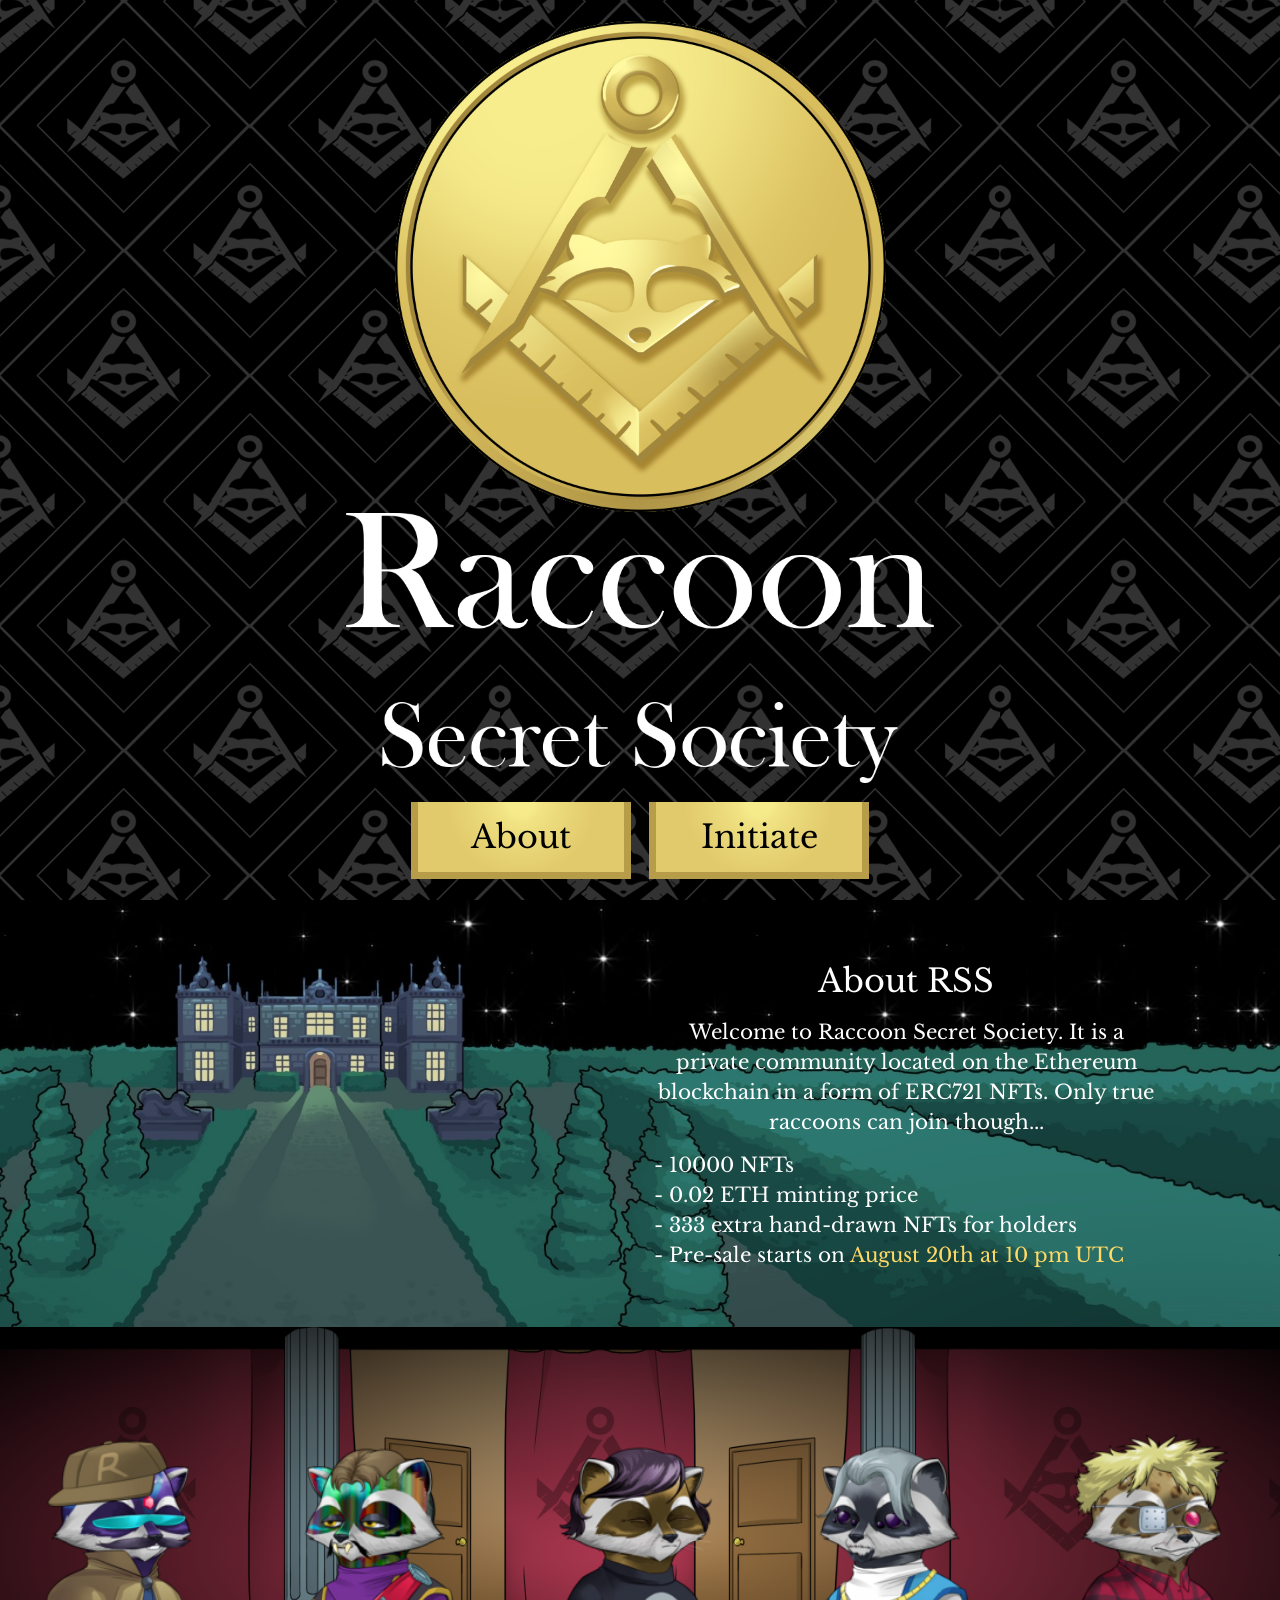
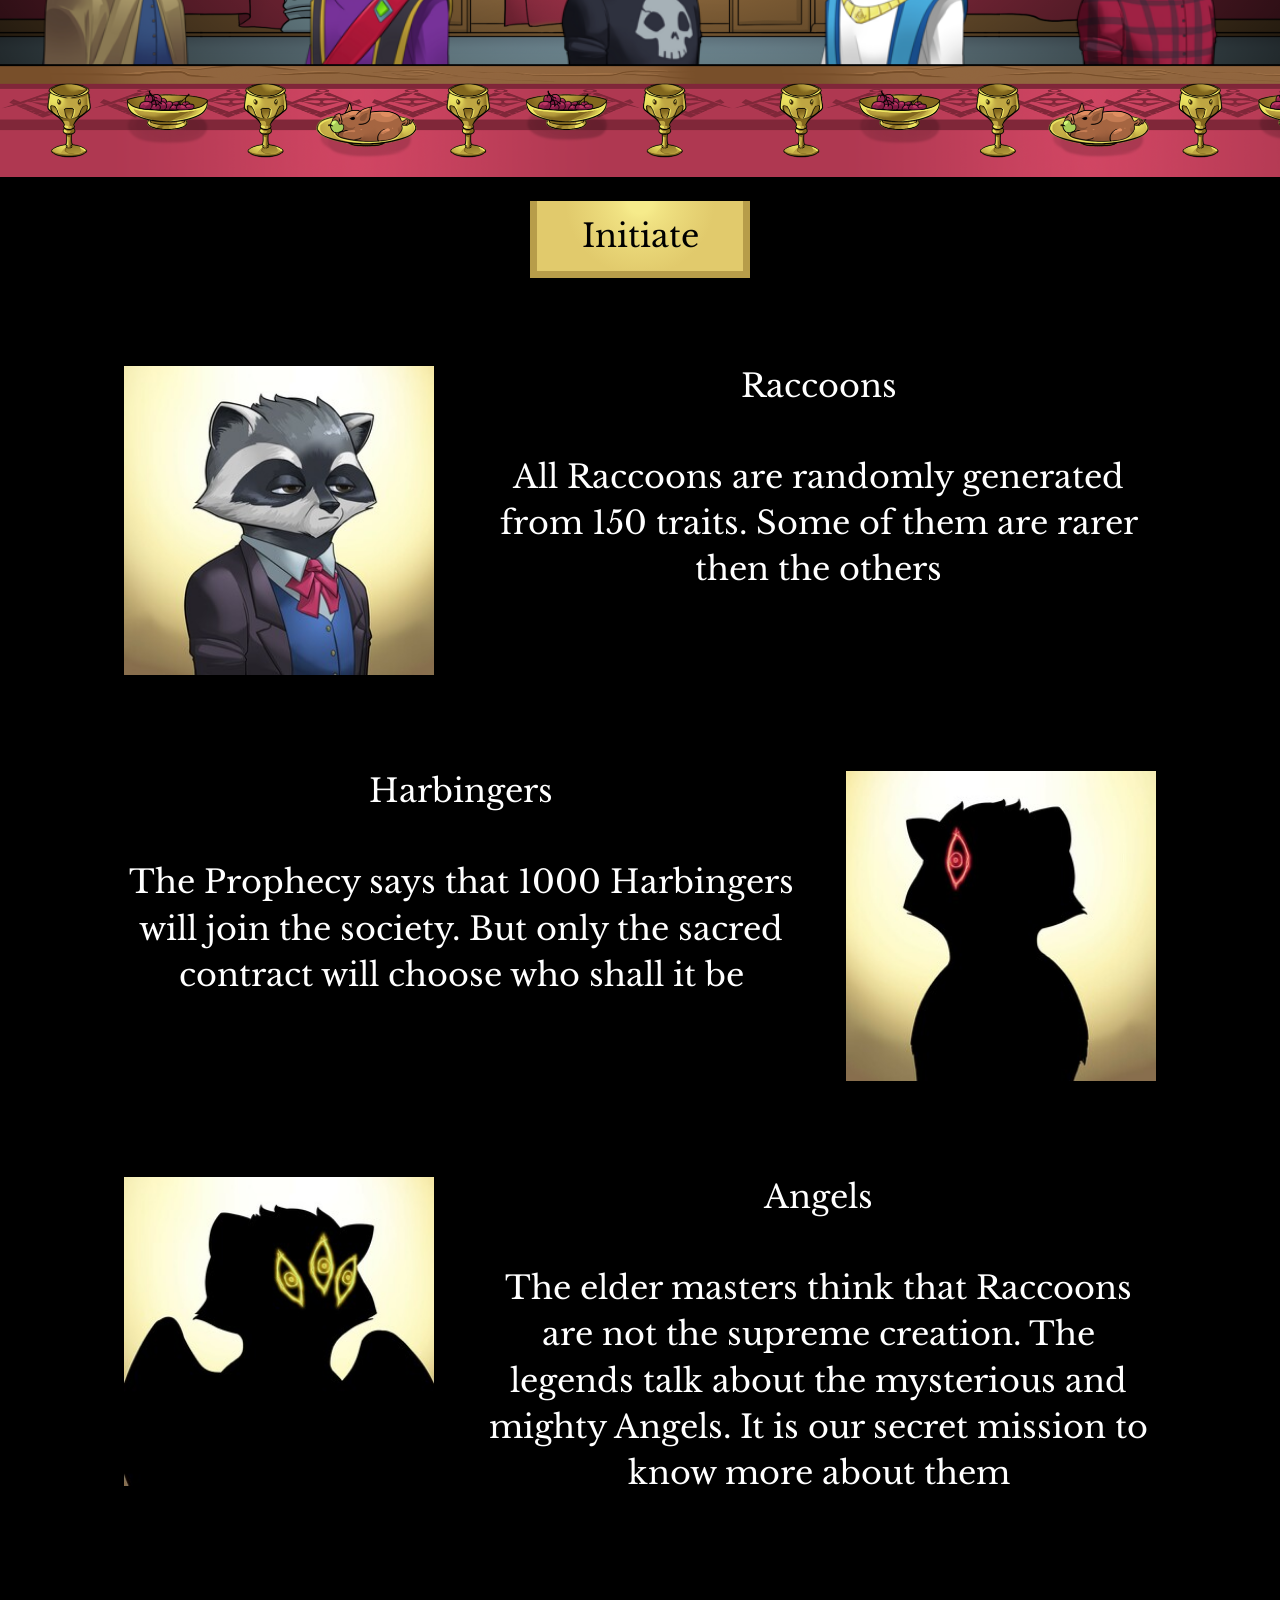
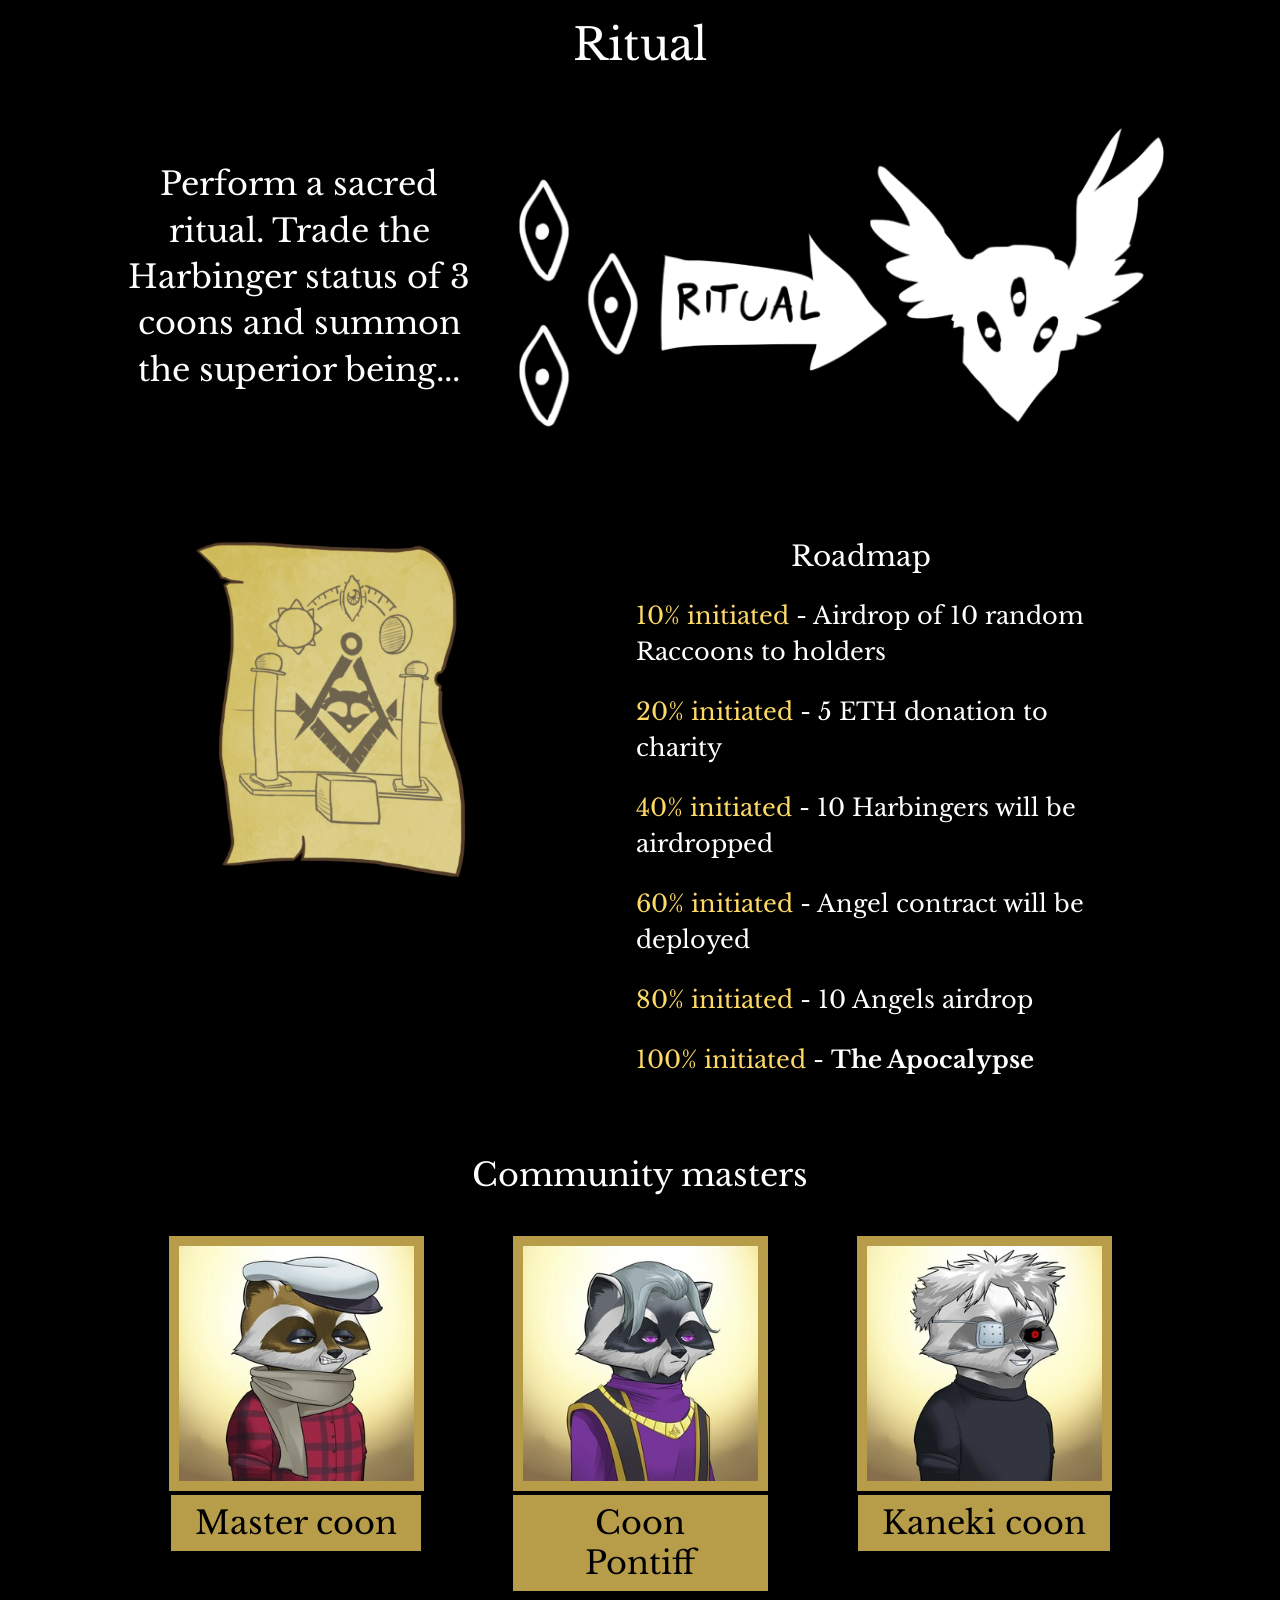
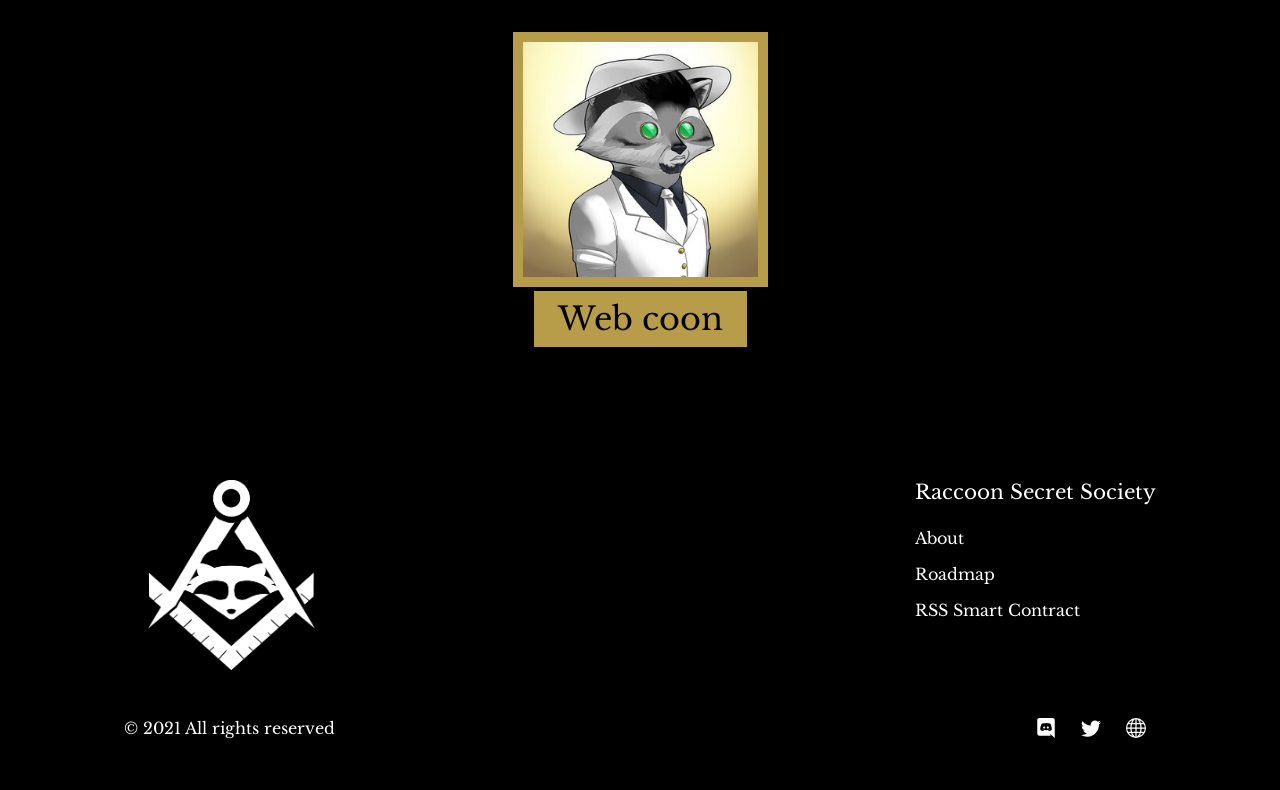
==== index.html @ c5360a43 "remove ritual image" ====
<!DOCTYPE html>
<html>

<head>
  <meta charset="utf-8">
  <meta name="viewport" content="width=device-width, initial-scale=1">
  <title>Raccoons</title>
  <link rel="apple-touch-icon" sizes="180x180" href="/apple-touch-icon.png">
  <link rel="icon" type="image/png" sizes="32x32" href="/favicon-32x32.png">
  <link rel="icon" type="image/png" sizes="16x16" href="/favicon-16x16.png">
  <link rel="manifest" href="/site.webmanifest">
  <link rel="mask-icon" href="/safari-pinned-tab.svg" color="#5bbad5">
  <meta name="msapplication-TileColor" content="#da532c">
  <meta name="theme-color" content="#ffffff">
  <link rel="preconnect" href="https://fonts.googleapis.com">
  <link rel="preconnect" href="https://fonts.gstatic.com" crossorigin>
  <link href="https://fonts.googleapis.com/css2?family=Libre+Baskerville&display=swap" rel="stylesheet">
  <link rel="stylesheet" href="/style.css">
</head>

<body>
  <div class="body-background"></div>

  <div class="title-section">
    <div class="title-logo"><img src="/img/title-logo.png" alt=""></div>
    <div class="title-textlogo"><img src="/img/title-textlogo.png" alt=""></div>
    <div class="title-about-btn"><a href="#about-section" class="btn">About</a></div>
    <div class="title-buy-btn"><a href="/initiate.html" class="btn">Initiate</a></div>
  </div>

  <div class="about-section" id="about-section">
    <div class="container">
      <div class="about-content">
        <div class="about-title">About RSS</div>
        <div class="about-text">Welcome to Raccoon Secret Society. It is a private community located on the Ethereum blockchain in a form of ERC721 NFTs. Only true raccoons can join though...</div>
        <div class="about-list">
          - 10000 NFTs
          <br>- 0.02 ETH minting price
          <br>- 333 extra hand-drawn NFTs for holders
          <br>- Pre-sale starts on <span class="about-gold-text">August 20th at 10 pm UTC</span>
        </div>
      </div>
    </div>
  </div>

  <div class="animated-section">
    <div class="animated-hall"></div>
    <div class="animated-shading"></div>
    <div class="animated-raccoons" id="animated-raccoons"></div>
    <div class="animated-table"></div>
  </div>

  <div class="buy-sections">
    <a href="/initiate.html" class="btn">Initiate</a>
  </div>

  <div class="rarity-section container">
    <div class="rarity-row">
      <img src="/img/rarity-raccoon.jpg" class="rarity-img" alt="">
      <div class="rarity-content">
        <div class="rarity-title">Raccoons</div>
        <div class="rarity-text">All Raccoons are randomly generated from 150 traits. Some of them are rarer then the others</div>
      </div>
    </div>
    <div class="rarity-row">
      <div class="rarity-content">
        <div class="rarity-title">Harbingers</div>
        <div class="rarity-text">The Prophecy says that 1000 Harbingers will join the society. But only the sacred contract will choose who shall it be</div>
      </div>
      <img src="/img/rarity-hairbringer.jpg" class="rarity-img" alt="">
    </div>
    <div class="rarity-row">
      <img src="/img/rarity-angel.jpg" class="rarity-img" alt="">
      <div class="rarity-content">
        <div class="rarity-title">Angels</div>
        <div class="rarity-text">The elder masters think that Raccoons are not the supreme creation. The legends talk about the mysterious and mighty Angels. It is our secret mission to know more about them</div>
      </div>
    </div>
  </div>

  <div class="ritual-section">
    <div class="ritual-tilte">Ritual</div>
    <div class="ritual-row container">
      <div class="ritual-text">Perform a sacred ritual. Trade the Harbinger status of 3 coons and summon the superior being...</div>
      <img src="/img/ritual-row-img.png" class="ritual-row-img" alt="">
    </div>
  </div>

  <div class="roadmap-section container" id="roadmap-section">
    <img src="/img/map.png" class="roadmap-map" alt="">
    <div class="roadmap-content">
      <div class="roadmap-title">Roadmap</div>
      <div class="roadmap-text"><span class="roadmap-gold-text">10% initiated</span> - Airdrop of 10 random Raccoons to holders</div>
      <div class="roadmap-text"><span class="roadmap-gold-text">20% initiated</span> - 5 ETH donation to charity</div>
      <div class="roadmap-text"><span class="roadmap-gold-text">40% initiated</span> - 10 Harbingers will be airdropped</div>
      <div class="roadmap-text"><span class="roadmap-gold-text">60% initiated</span> - Angel contract will be deployed</div>
      <div class="roadmap-text"><span class="roadmap-gold-text">80% initiated</span> - 10 Angels airdrop</div>
      <div class="roadmap-text"><span class="roadmap-gold-text">100% initiated</span> - <b>The Apocalypse</b></div>
    </div>
  </div>

  <div class="topcoon-section container">
    <div class="topcoon-title">Community masters</div>
    <div class="topcoon-portrait">
      <img src="/img/topcoon-1.jpg" class="topcoon-photo" alt="">
      <div class="topcoon-name">Master coon</div>
    </div>
    <div class="topcoon-portrait">
      <img src="/img/topcoon-2.jpg" class="topcoon-photo" alt="">
      <div class="topcoon-name">Coon Pontiff</div>
    </div>
    <div class="topcoon-portrait">
      <img src="/img/topcoon-3.jpg" class="topcoon-photo" alt="">
      <div class="topcoon-name">Kaneki coon</div>
    </div>
    <div class="topcoon-portrait">
      <img src="/img/topcoon-4.jpg" class="topcoon-photo" alt="">
      <div class="topcoon-name">Web coon</div>
    </div>
  </div>

  <div class="footer-section">
    <div class="container">
      <div class="footer-main">
        <div class="footer-logo"><img src="/img/logo.png" alt=""></div>
        <div class="footer-nav">
          <div class="footer-nav-title">Raccoon Secret Society</div>
          <a href="#about-section">About</a>
          <a href="#roadmap-section">Roadmap</a>
          <a href="https://etherscan.io/address/0x020bb206cd689d6981182579da490d5f4ceb4c46">RSS Smart Contract</a>
        </div>
      </div>
      <div class="footer-bottom">
        <div>&copy; 2021 All rights reserved</div>
        <div class="footer-social">
          <a href="https://discord.gg/wD85Dzfhfn">
            <svg width="16" height="16" fill="currentColor" class="bi bi-discord" viewBox="0 0 16 16">
              <path d="M6.552 6.712c-.456 0-.816.4-.816.888s.368.888.816.888c.456 0 .816-.4.816-.888.008-.488-.36-.888-.816-.888zm2.92 0c-.456 0-.816.4-.816.888s.368.888.816.888c.456 0 .816-.4.816-.888s-.36-.888-.816-.888z"/>
              <path d="M13.36 0H2.64C1.736 0 1 .736 1 1.648v10.816c0 .912.736 1.648 1.64 1.648h9.072l-.424-1.48 1.024.952.968.896L15 16V1.648C15 .736 14.264 0 13.36 0zm-3.088 10.448s-.288-.344-.528-.648c1.048-.296 1.448-.952 1.448-.952-.328.216-.64.368-.92.472-.4.168-.784.28-1.16.344a5.604 5.604 0 0 1-2.072-.008 6.716 6.716 0 0 1-1.176-.344 4.688 4.688 0 0 1-.584-.272c-.024-.016-.048-.024-.072-.04-.016-.008-.024-.016-.032-.024-.144-.08-.224-.136-.224-.136s.384.64 1.4.944c-.24.304-.536.664-.536.664-1.768-.056-2.44-1.216-2.44-1.216 0-2.576 1.152-4.664 1.152-4.664 1.152-.864 2.248-.84 2.248-.84l.08.096c-1.44.416-2.104 1.048-2.104 1.048s.176-.096.472-.232c.856-.376 1.536-.48 1.816-.504.048-.008.088-.016.136-.016a6.521 6.521 0 0 1 4.024.752s-.632-.6-1.992-1.016l.112-.128s1.096-.024 2.248.84c0 0 1.152 2.088 1.152 4.664 0 0-.68 1.16-2.448 1.216z"/>
            </svg>
          </a>
          <a href="https://twitter.com/TheRaccoonSS">
            <svg width="16" height="16" fill="currentColor" class="bi bi-twitter" viewBox="0 0 16 16">
              <path d="M5.026 15c6.038 0 9.341-5.003 9.341-9.334 0-.14 0-.282-.006-.422A6.685 6.685 0 0 0 16 3.542a6.658 6.658 0 0 1-1.889.518 3.301 3.301 0 0 0 1.447-1.817 6.533 6.533 0 0 1-2.087.793A3.286 3.286 0 0 0 7.875 6.03a9.325 9.325 0 0 1-6.767-3.429 3.289 3.289 0 0 0 1.018 4.382A3.323 3.323 0 0 1 .64 6.575v.045a3.288 3.288 0 0 0 2.632 3.218 3.203 3.203 0 0 1-.865.115 3.23 3.23 0 0 1-.614-.057 3.283 3.283 0 0 0 3.067 2.277A6.588 6.588 0 0 1 .78 13.58a6.32 6.32 0 0 1-.78-.045A9.344 9.344 0 0 0 5.026 15z"/>
            </svg>
          </a>
          <a href="/">
            <svg width="16" height="16" fill="currentColor" class="bi bi-globe" viewBox="0 0 16 16">
              <path d="M0 8a8 8 0 1 1 16 0A8 8 0 0 1 0 8zm7.5-6.923c-.67.204-1.335.82-1.887 1.855A7.97 7.97 0 0 0 5.145 4H7.5V1.077zM4.09 4a9.267 9.267 0 0 1 .64-1.539 6.7 6.7 0 0 1 .597-.933A7.025 7.025 0 0 0 2.255 4H4.09zm-.582 3.5c.03-.877.138-1.718.312-2.5H1.674a6.958 6.958 0 0 0-.656 2.5h2.49zM4.847 5a12.5 12.5 0 0 0-.338 2.5H7.5V5H4.847zM8.5 5v2.5h2.99a12.495 12.495 0 0 0-.337-2.5H8.5zM4.51 8.5a12.5 12.5 0 0 0 .337 2.5H7.5V8.5H4.51zm3.99 0V11h2.653c.187-.765.306-1.608.338-2.5H8.5zM5.145 12c.138.386.295.744.468 1.068.552 1.035 1.218 1.65 1.887 1.855V12H5.145zm.182 2.472a6.696 6.696 0 0 1-.597-.933A9.268 9.268 0 0 1 4.09 12H2.255a7.024 7.024 0 0 0 3.072 2.472zM3.82 11a13.652 13.652 0 0 1-.312-2.5h-2.49c.062.89.291 1.733.656 2.5H3.82zm6.853 3.472A7.024 7.024 0 0 0 13.745 12H11.91a9.27 9.27 0 0 1-.64 1.539 6.688 6.688 0 0 1-.597.933zM8.5 12v2.923c.67-.204 1.335-.82 1.887-1.855.173-.324.33-.682.468-1.068H8.5zm3.68-1h2.146c.365-.767.594-1.61.656-2.5h-2.49a13.65 13.65 0 0 1-.312 2.5zm2.802-3.5a6.959 6.959 0 0 0-.656-2.5H12.18c.174.782.282 1.623.312 2.5h2.49zM11.27 2.461c.247.464.462.98.64 1.539h1.835a7.024 7.024 0 0 0-3.072-2.472c.218.284.418.598.597.933zM10.855 4a7.966 7.966 0 0 0-.468-1.068C9.835 1.897 9.17 1.282 8.5 1.077V4h2.355z"/>
            </svg>
          </a>
        </div>
      </div>
    </div>
  </div>

  <script src="/script.js"></script>
</body>

</html>
---- style.css ----
:root {
  --bg-radial-gold: radial-gradient(circle at top, #f6eb8b 10%, 30%, #e1ca6c 60%);
}
* {
  box-sizing: border-box;
}
html {
  height: 100%;
  scroll-behavior: smooth;
}
body {
  position: relative;
  min-height: 100%;
  margin: 0;
  background-color: black;
  font-family: 'Libre Baskerville', serif;
}
a {
  text-decoration: none;
}

.body-background {
  position: absolute;
  z-index: -1;
  width: 100%;
  height: 100%;
  background-image: url('/img/body-pattern.png');
  background-attachment: fixed;
  filter: opacity(.7);
}

.container {
  max-width: 1080px;
  width: 100%;
  margin: auto;
}
body > .container {
  padding: 1% 2%;
}
@media (min-width: 1080px) {
  body > .container {
    padding: 5% 24px;
  }
}
.btn {
  display: block;
  width: 220px;
  border-width: 0 7px 7px;
  border-style: solid;
  border-color: #b79d4a;
  padding: 15px 0;
  background: var(--bg-radial-gold);
  font-size: 32px;
  text-align: center;
  color: black;
  transition: .15s;
}
.btn:not(.btn-disabled) {
  cursor: pointer;
}
.btn:not(.btn-disabled):hover {
  box-shadow: 0 0 6px 0 #f6eb8b;
}


.title-section {
  display: flex;
  justify-content: center;
  flex-wrap: wrap;
  height: 100vh;
  padding: 2vh 0;
}
.title-logo,
.title-textlogo {
  width: 100%;
  padding: 0 1vh;
  line-height: 0;
  text-align: center;
}
.title-logo {
  align-self: flex-end;
}
.title-textlogo {
  align-self: center;
}
.title-logo > img {
  max-width: 540px;
  width: 100%;
  max-height: calc(59vh - 99px);
  object-fit: contain;
}
.title-textlogo > img {
  max-width: 600px;
  width: 100%;
  max-height: calc(33vh - 55px);
  object-fit: contain;
}
.title-about-btn,
.title-buy-btn {
  width: 100%;
  align-self: flex-start;
  padding: 2vh 1vh 0;
}
.title-about-btn > .btn,
.title-buy-btn > .btn {
  margin: auto;
}
@media (min-width: 500px) {
  .title-logo > img {
    max-height: calc(60vh - 49px);
  }
  .title-textlogo > img {
    max-height: calc(34vh - 28px);
  }
  .title-about-btn,
  .title-buy-btn {
    width: auto;
  }
}
@media (min-width: 800px) and (min-aspect-ratio: 3/2) {
  .title-section {
    padding: 5vh 0;
  }
  .title-textlogo {
    order: 2;
    align-self: flex-end;
    box-sizing: content-box;
    max-width: 600px;
    width: calc(100% - 6vh - 440px);
  }
  .title-logo > img {
    max-height: 58vh;
  }
  .title-textlogo > img {
    max-height: 32vh;
  }
  .title-about-btn {
    order: 1;
    align-self: flex-end;
  }
  .title-buy-btn {
    order: 3;
    align-self: flex-end;
  }
}


.about-section {
  display: flex;
  min-height: 33.333vw;
  background-image: url('/img/about-background.jpg');
  background-position-x: 15%;
  background-size: auto 100%;
}
.about-content {
  max-width: 100%;
  width: 524px;
  margin-left: auto;
  padding: 12px;
  line-height: 1.5;
  color: white;
}
.about-title {
  font-size: 28px;
  text-align: center;
}
.about-text {
  margin-top: 1vw;
  font-size: 18px;
  text-align: center;
}
.about-list {
  margin-top: 1vw;
  font-size: 18px;
}
.about-gold-text {
  color: #ffd966;
}
@media (min-width: 800px) {
  .about-content {
    width: 548px;
    padding: 22px;
  }
  .about-title { font-size: 32px; }
  .about-text { font-size: 20px; }
  .about-list { font-size: 20px; }
}


.animated-section {
  position: relative;
  overflow: hidden;
  height: 50vh;
}
.animated-section > div {
  position: absolute;
}
.animated-hall {
  width: 100vw;
  height: 100%;
  background-image: url('/img/animated-background.png');
  background-size: auto 100%;
  animation: animated-section-move 45s linear infinite;
}
.animated-shading {
  width: 100%;
  height: 100%;
  background: radial-gradient(#0000, #000f);
}
.animated-raccoons {
  position: absolute;
  bottom: 24.9%;
  width: max-content;
  height: 52%;
}
.animated-raccoons > img {
  height: 100%;
  margin-right: 2vh;
  padding-right: .6vh;
}
.animated-raccoons > img:first-child {
  margin-left: -28.6vh;
  transition: margin-left 3s linear;
}
.animated-table {
  bottom: 0;
  width: 100vw;
  height: 25%;
  background-image: url('/img/animated-table.png');
  background-size: auto 100%;
  animation: animated-section-move 8535ms linear infinite;
}
@keyframes animated-section-move {
  from { background-position-x: 0; }
  to { background-position-x: calc(100% - 100vw); }
}


.buy-sections {
  display: flex;
  justify-content: center;
  padding: 24px;
}


.rarity-row {
  display: flex;
  align-items: flex-start;
  padding: 24px 0;
}
.rarity-row > :first-child {
  margin-right: 24px;
}
.rarity-content {
  font-size: 18px;
  text-align: center;
  color: white;
}
.rarity-text {
  margin-top: 24px;
  line-height: 1.45;
}
.rarity-img {
  min-width: 30%;
  width: 30%;
}
@media (min-width: 800px) {
  .rarity-row { padding: 48px 0; }
  .rarity-text { margin-top: 48px; }
  .rarity-content { font-size: 32px; }
}
@media (min-width: 1080px) {
  .rarity-row:first-child {
    padding-top: 0;
  }
  .rarity-row > :first-child {
    margin-right: 48px;
  }
}


.ritual-tilte {
  margin: 8px 0;
  font-size: 44px;
  text-align: center;
  color: white;
}
.ritual-row {
  display: flex;
  align-items: center;
  padding: 48px 16px;
}
.ritual-text {
  width: 35%;
  line-height: 1.45;
  font-size: 18px;
  text-align: center;
  color: white;
}
.ritual-row-img {
  width: 65%;
  padding-left:36px;
  filter: invert(1);
}
@media (min-width: 800px) {
  .ritual-text { font-size: 24px; }
}
@media (min-width: 1080px) {
  .ritual-text {
    font-size: 32px;
  }
}


.roadmap-section.container {
  display: flex;
  justify-content: space-around;
  align-items: flex-start;
}
.roadmap-map {
  min-width: 27%;
  width: 27%;
}
.roadmap-content {
  width: 450px;
  margin-left: 24px;
  color: white;
}
.roadmap-title {
  font-size: 24px;
  text-align: center;
}
.roadmap-text {
  margin-top: 24px;
  line-height: 1.5;
  font-size: 18px;
}
.roadmap-gold-text {
  color: #ffd966;
}
@media (min-width: 800px) {
  .roadmap-title { font-size: 28px; }
  .roadmap-text { font-size: 24px; }
}


.topcoon-section {
  display: flex;
  justify-content: space-around;
  flex-wrap: wrap;
}
.topcoon-title {
  width: 100%;
  margin: 48px 0 2%;
  font-size: 32px;
  text-align: center;
  color: white;
}
.topcoon-portrait {
  display: flex;
  flex-direction: column;
  align-items: center;
  max-width: 255px;
  width: 30%;
  margin: 2% .5%;
}
.topcoon-photo {
  width: 100%;
  border: 10px solid #b79d4a;
}
.topcoon-name {
  display: inline-block;
  margin-top: 4px;
  padding: 4px 12px;
  background-color: #b79d4a;
  font-size: 24px;
  text-align: center;
}
@media (min-width: 800px) {
  .topcoon-name {
    padding: 8px 24px;
    font-size: 32px;
  }
}
@media (min-width: 1080px) {
  .topcoon-title {
    margin-top: -4vw;
  }
}


.footer-section {
  display: flex;
  background-color: black;
  font-size: 16px;
  color: white;
}
.footer-section a {
  color: white;
  transition: .3s;
}
.footer-section a:hover {
  color: #ffd966;
}
.footer-section > .container {
  padding: 48px 24px;
}
.footer-main {
  display: flex;
}
.footer-logo {
  display: flex;
  align-items: center;
  margin: 0 auto 0 24px;
}
.footer-logo > img {
  filter: invert(1);
  height: 190px;
}
.footer-nav {
  padding-left: 48px;
}
.footer-nav-title {
  margin-bottom: 24px;
  font-size: 20px;
}
.footer-nav > a {
  display: block;
  margin-top: 16px;
}
.footer-bottom {
  display: flex;
  justify-content: space-between;
  margin-top: 48px;
}
.footer-social > a {
  margin: 0 10px;
}
.footer-social svg {
  width: 20px;
  height: 20px;
}


.initiate-page {
  display: flex;
  height: 100%;
  background: black url('/img/body-pattern.png');
}
.initiate-section {
  position: relative;
  max-width: 200vh;
  width: 100%;
  max-height: 160vw;
  height: 100%;
  margin: auto;
  background-image: url('/img/initiate-background.jpg');
  background-position: 30% center;
  background-size: cover;
}
.initiate-content {
  line-height: 1.6;
  text-align: center;
  letter-spacing: 1px;
  color: white;
}
.initiate-list {
  max-width: 560px;
  margin: auto;
}
.initiate-list-header,
.initiate-list-item {
  text-shadow: 0 1px 0 #d4bf4b, 1px 1px 0 #d4bf4b,
               1px 0 0 #d4bf4b, 1px -1px #d4bf4b,
               0 -1px 0 #d4bf4b, -1px -1px 0 #d4bf4b,
               -1px 0 0 #d4bf4b, -1px 1px 0 #d4bf4b;
}
.initiate-btn-group {
  display: flex;
  flex-wrap: wrap;
  position: absolute;
  left: 0;
  width: min-content;
  margin: auto;
}
.initiate-minus,
.initiate-plus {
  border-style: solid;
  border-color: transparent #e1ca6c;
  cursor: pointer;
  transition: .15s;
}
.initiate-minus:hover {
  transform: matrix(1.05, 0, 0, 1.05, -2, 0);
}
.initiate-plus:hover {
  transform: matrix(1.05, 0, 0, 1.05, 2, 0);
}
.initiate-input {
  border: none;
  outline: none;
  padding-bottom: 7px;
  background: var(--bg-radial-gold);
  font-family: inherit;
  text-align: center;
}

.initiate-content {
  padding: 12px;
}
.initiate-list {
  margin: 12px auto 0;
}
.initiate-list-item {
  margin-top: 12px;
}
.initiate-btn-group {
  right: 0;
  bottom: 4%;
}
.initiate-connect {
  width: 202px;
  margin: 0 52px 12px;
}
.initiate-minus,
.initiate-plus {
  margin: 4px 0;
}
.initiate-minus {
  border-width: 21px 40px 21px 0px;
}
.initiate-plus {
  border-width: 21px 0px 21px 40px;
}
.initiate-input {
  width: 50px;
  margin: 0 12px;
}
.initiate-confirm {
  width: 140px;
  margin-right: 12px;
}
.initiate-text { font-size: 18px; }
.initiate-timer { font-size: 24px; }
.initiate-list-header { font-size: 22px; }
.initiate-list-item { font-size: 18px; }
.initiate-input { font-size: 28px; }
@media (max-width: 767px), (max-width: 991px) and (min-aspect-ratio: 4/3) {
  .initiate-btn-group > .btn {
    padding: 4px 0;
    font-size: 28px;
  }
}
@media (min-width: 768px) and (max-aspect-ratio: 4/3), (min-width: 992px) {
  .initiate-connect {
    width: 249px;
    margin: 0 76px 16px;
  }
  .initiate-minus,
  .initiate-plus {
    margin: 6px 0 5px;
  }
  .initiate-minus {
    border-width: 33px 60px 33px 0px;
  }
  .initiate-plus {
    border-width: 33px 0px 33px 60px;
  }
  .initiate-input {
    width: 77px;
    margin: 0 16px;
  }
  .initiate-confirm {
    width: 156px;
    margin-right: 16px;
  }
  .initiate-text { font-size: 24px; }
  .initiate-timer { font-size: 36px; }
  .initiate-list-header { font-size: 32px; }
  .initiate-list-item { font-size: 24px; }
  .initiate-input { font-size: 32px; }
}
@media (min-width: 768px) and (min-aspect-ratio: 4/3), (min-width: 992px) {
  .initiate-content {
    display: flex;
    flex-direction: column;
    max-width: 800px;
    width: 50%;
    height: 100%;
    margin-left: auto;
  }
  .initiate-text {
    margin-bottom: auto;
  }
  .initiate-list {
    margin: auto;
  }
  .initiate-btn-group {
    right: 50%;
    bottom: 20%;
  }
}
@media (min-width: 992px) and (max-aspect-ratio: 4/3), (min-width: 1600px){
  .initiate-content {
    padding: 24px;
  }
  .initiate-list-item {
    margin-top: 8%;
  }
}
@media (min-width: 1600px) {
  .initiate-text { font-size: 36px; }
  .initiate-timer { font-size: 48px; }
  .initiate-list-header { font-size: 40px; }
  .initiate-list-item { font-size: 32px; }
}
@media (min-width: 1728px) {
  .initiate-btn-group {
    right: 0;
  }
}
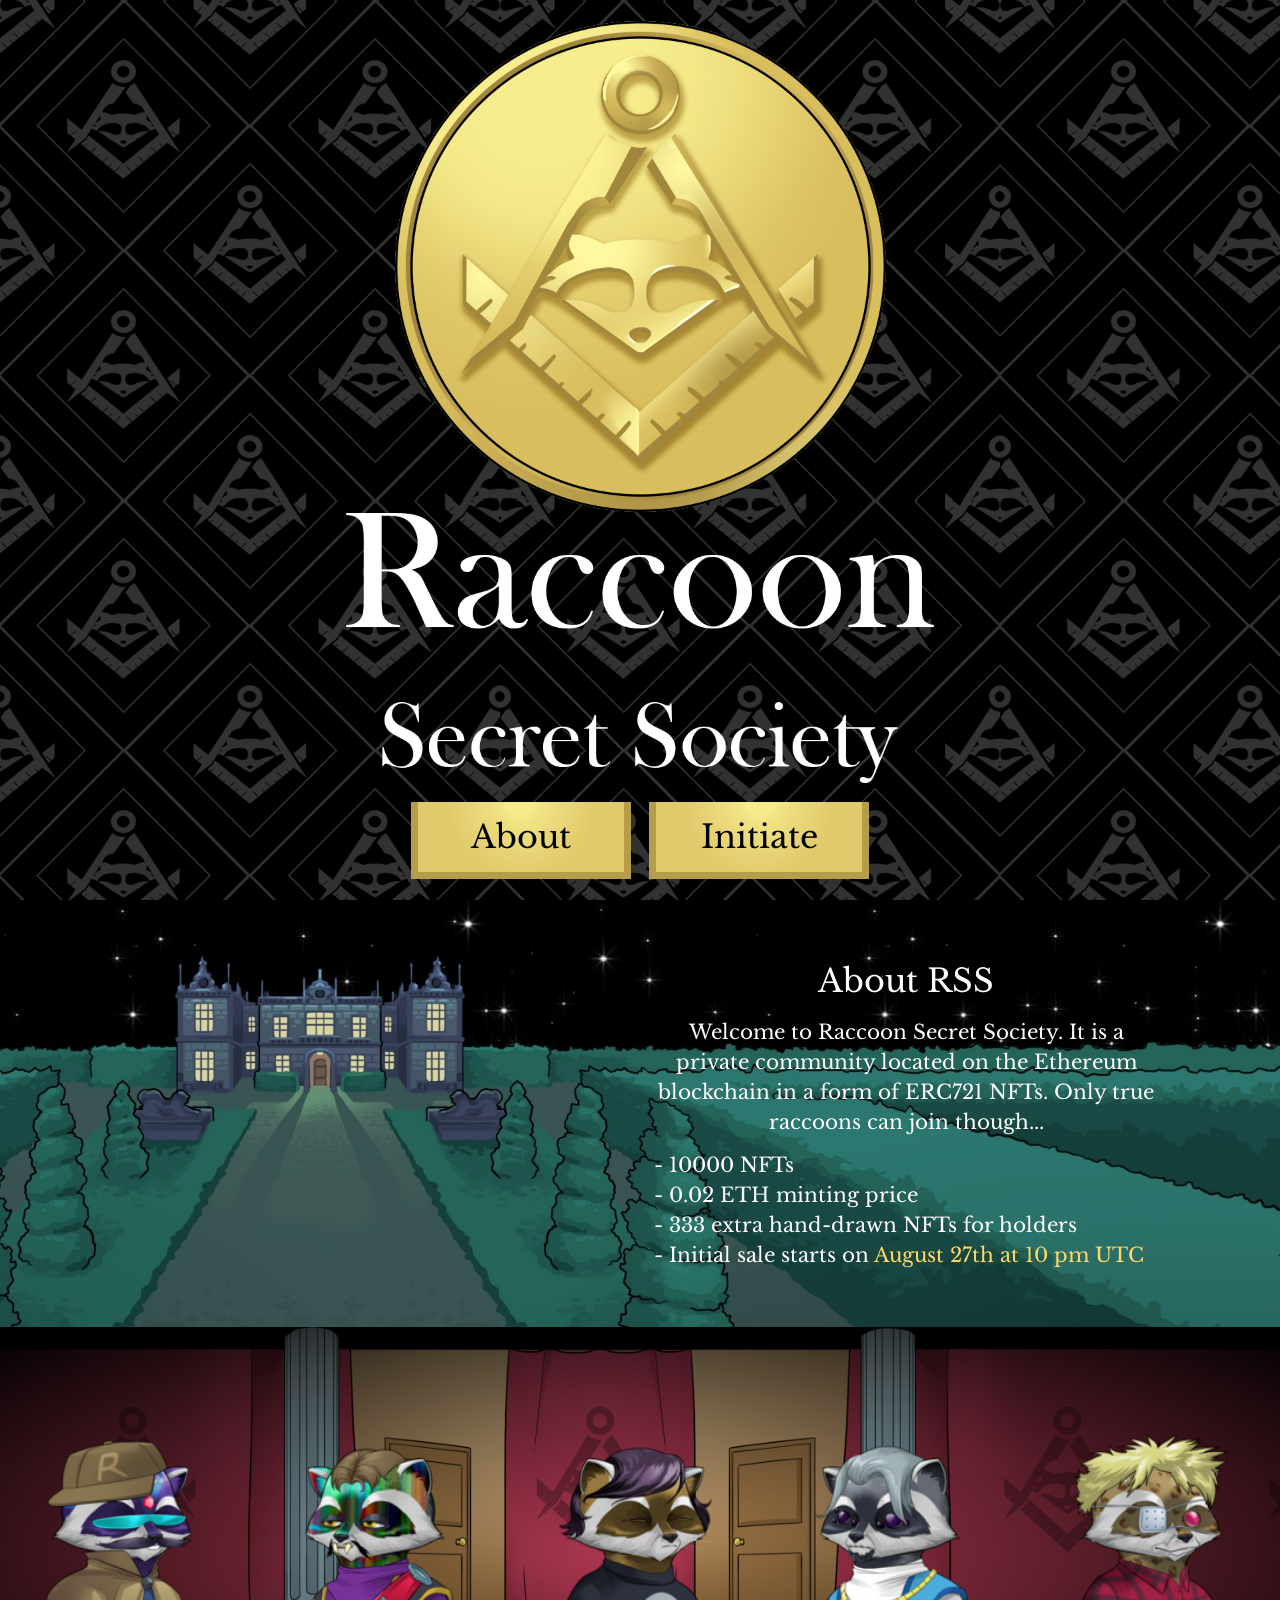
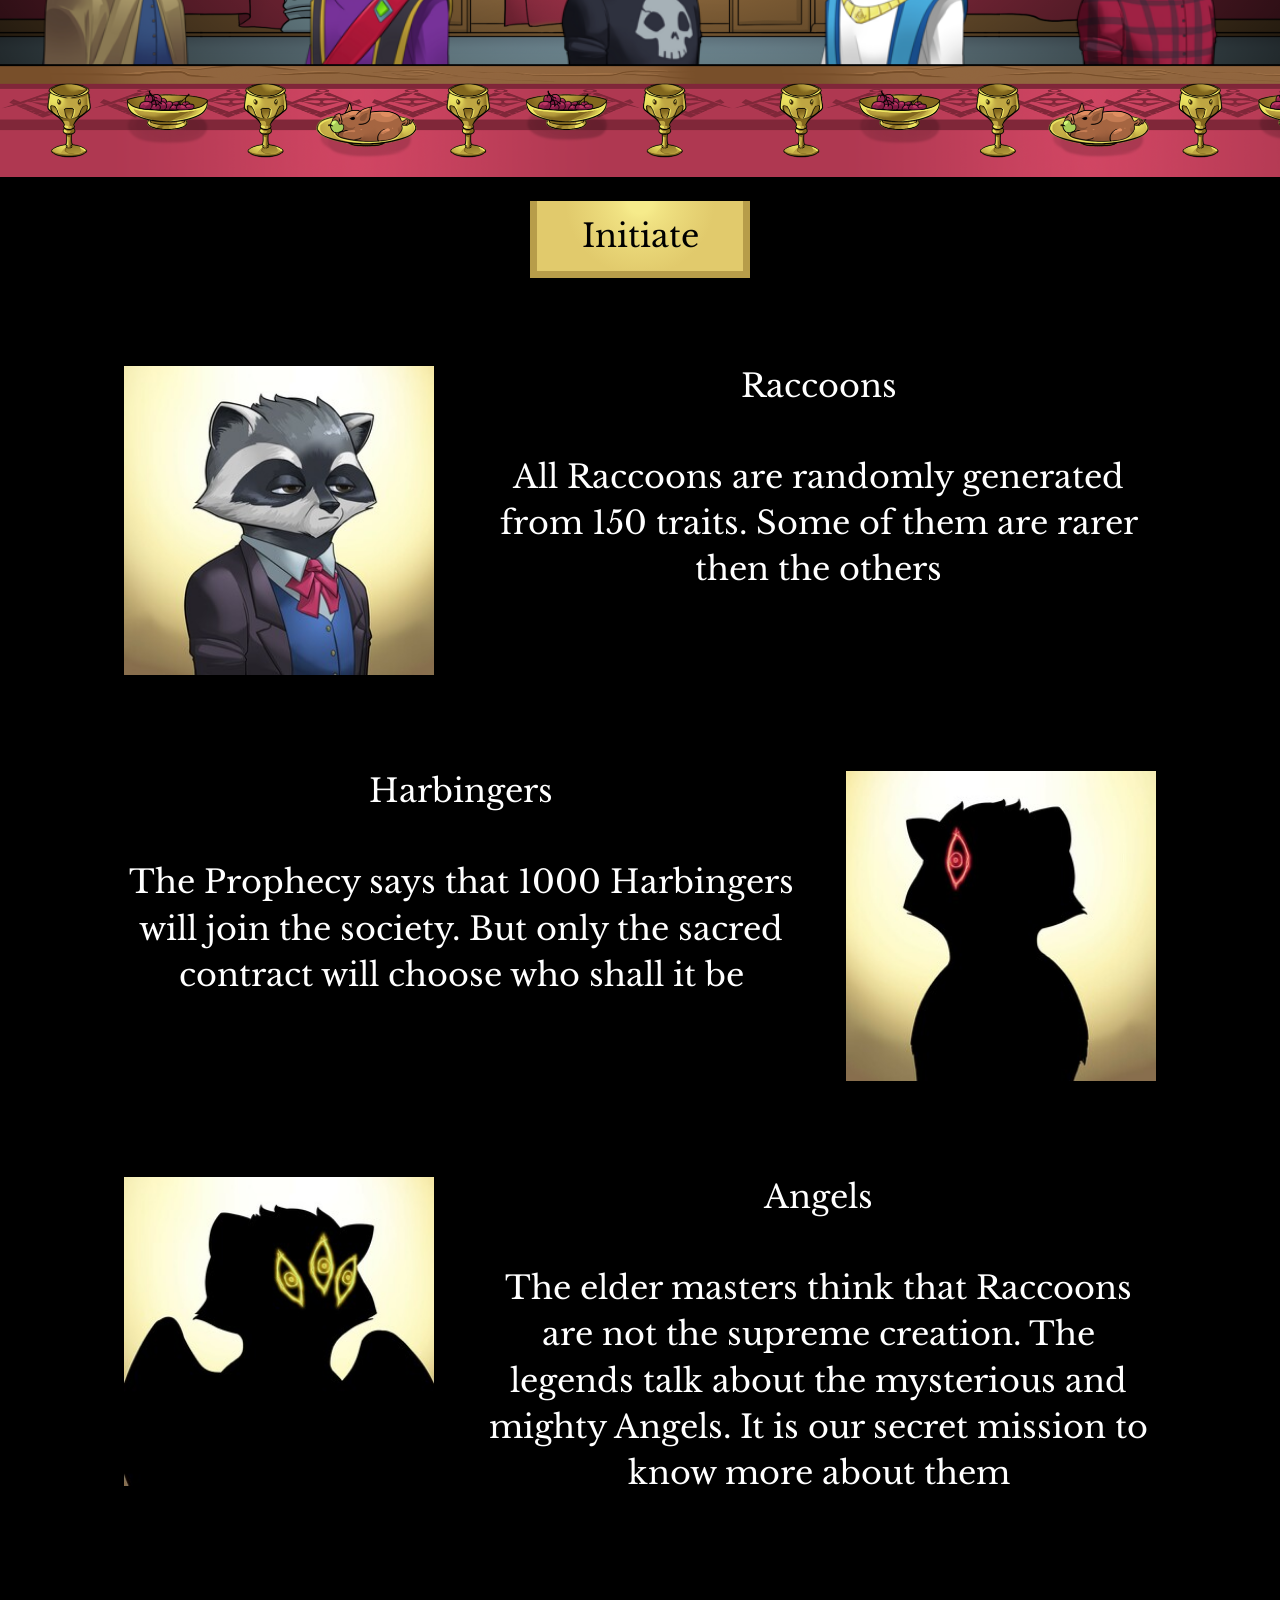
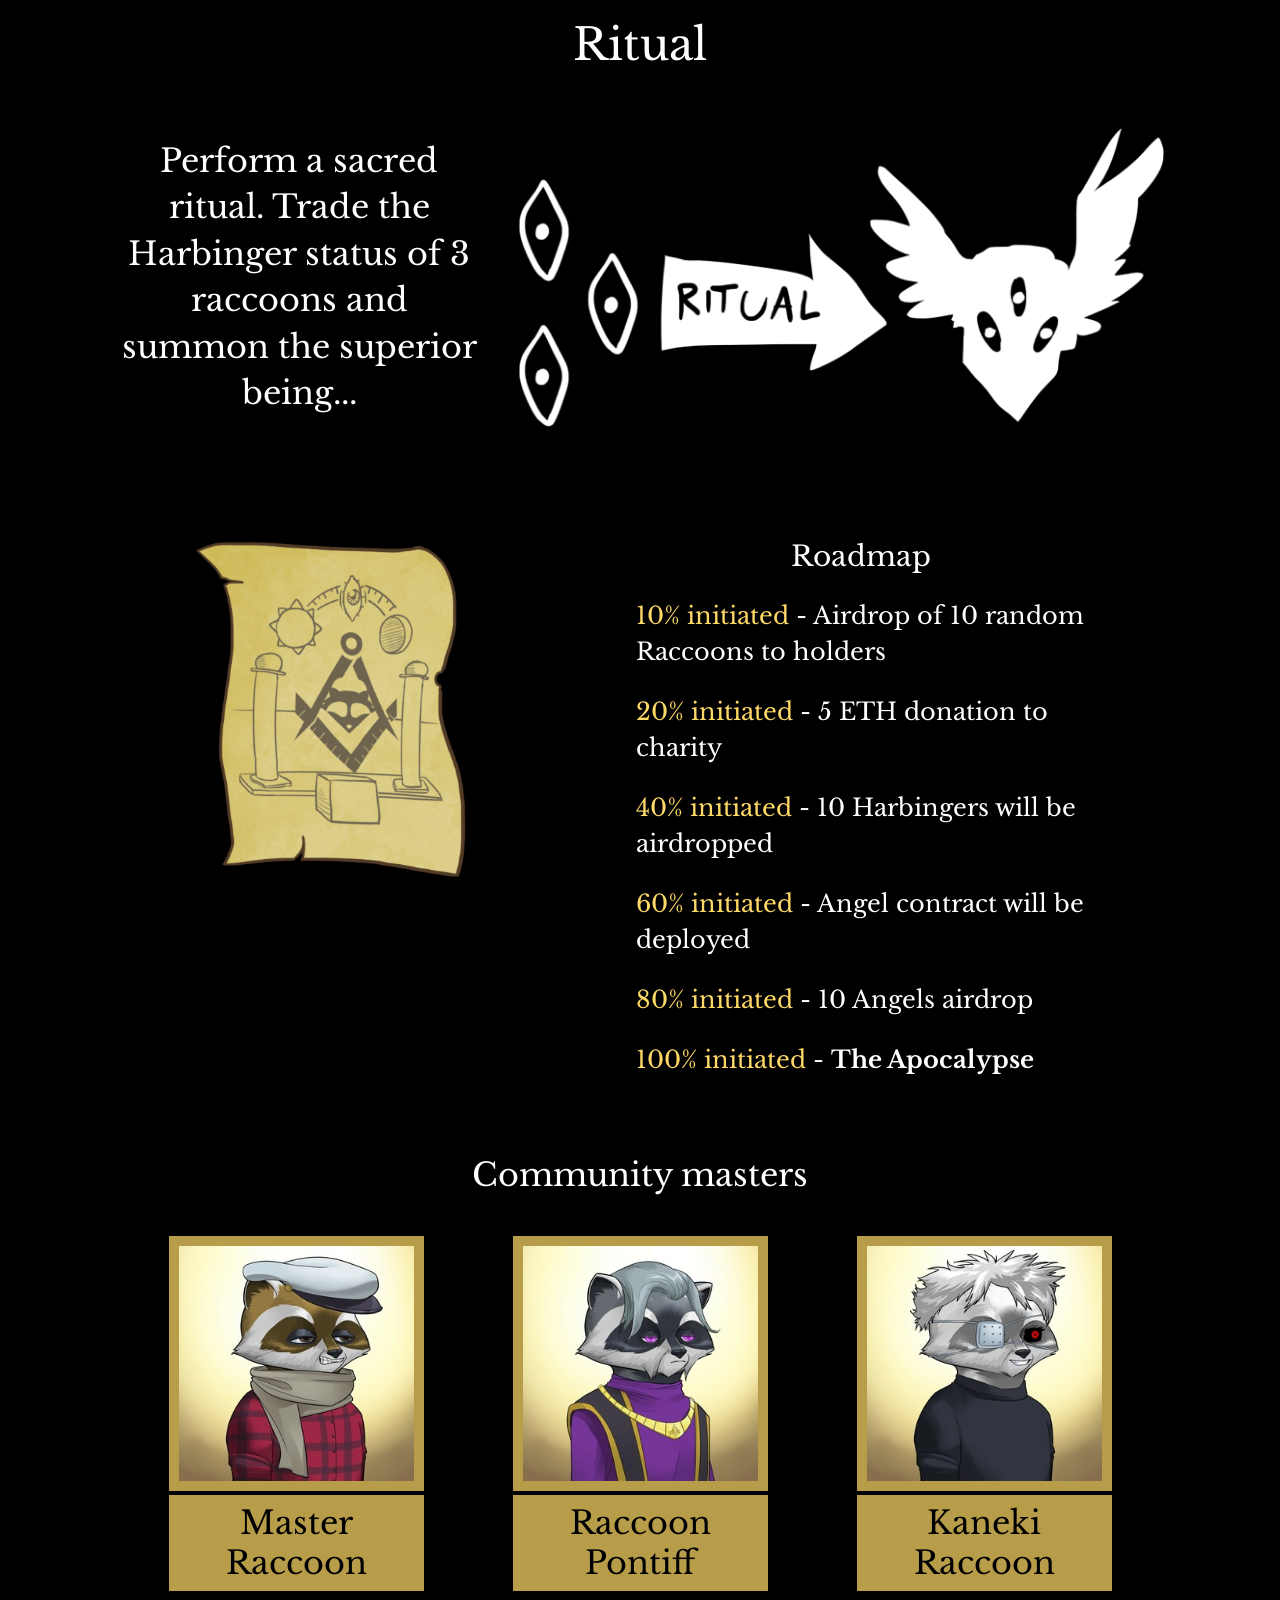
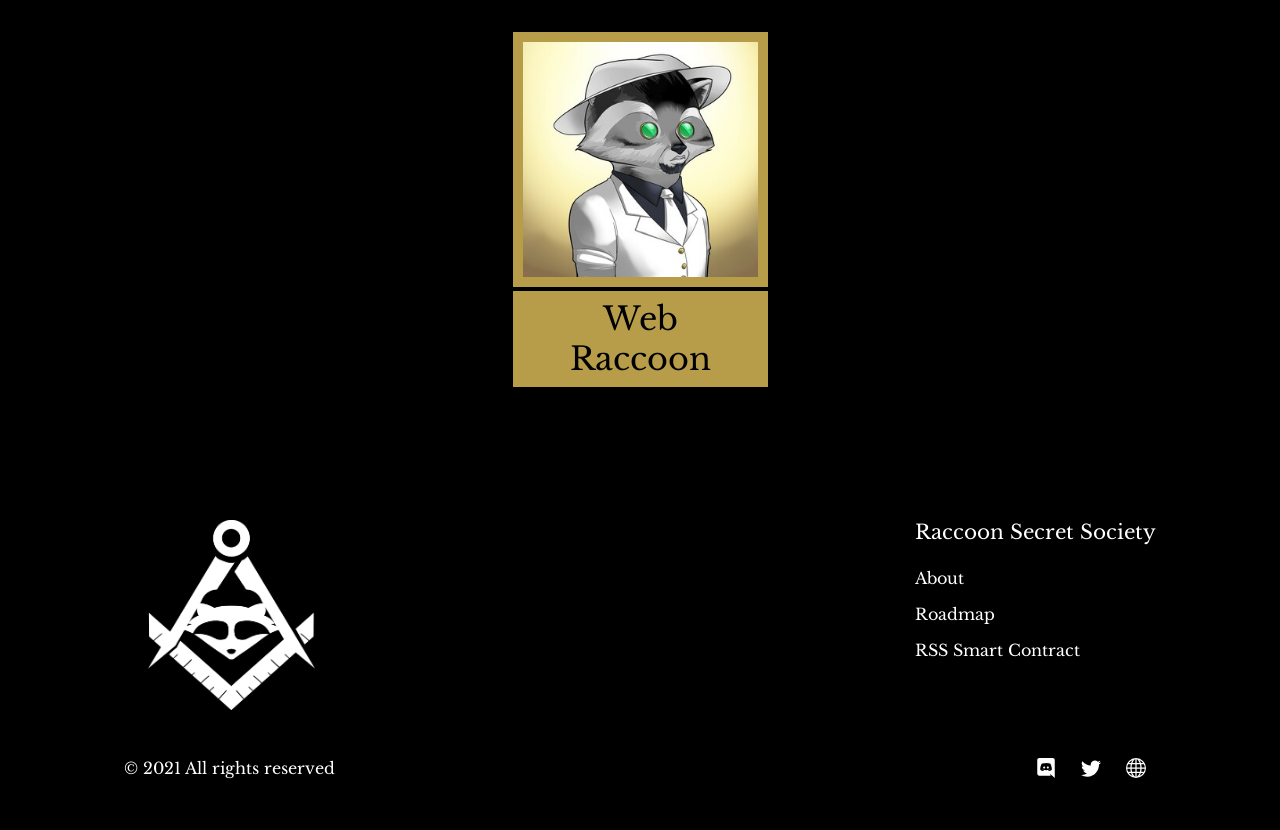
==== commit a16957d4: "Merge branch 'master' into dev" ====
--- a/index.html
+++ b/index.html
@@ -21,6 +21,15 @@
 <body>
   <div class="body-background"></div>
 
+  <div class="header-section header-hidden" id="header-section">
+    <div class="header-nav container">
+      <a href="#about-section">About</a>
+      <a href="/initiate.html">Initiate</a>
+      <a href="#footer-section">Socials</a>
+      <a href="#">Ritual</a>
+    </div>
+  </div>
+
   <div class="title-section">
     <div class="title-logo"><img src="/img/title-logo.png" alt=""></div>
     <div class="title-textlogo"><img src="/img/title-textlogo.png" alt=""></div>
@@ -37,7 +46,7 @@
           - 10000 NFTs
           <br>- 0.02 ETH minting price
           <br>- 333 extra hand-drawn NFTs for holders
-          <br>- Pre-sale starts on <span class="about-gold-text">August 20th at 10 pm UTC</span>
+          <br>- Initial sale starts on <span class="about-gold-text">August 27th at 10 pm UTC</span>
         </div>
       </div>
     </div>
@@ -81,7 +90,7 @@
   <div class="ritual-section">
     <div class="ritual-tilte">Ritual</div>
     <div class="ritual-row container">
-      <div class="ritual-text">Perform a sacred ritual. Trade the Harbinger status of 3 coons and summon the superior being...</div>
+      <div class="ritual-text">Perform a sacred ritual. Trade the Harbinger status of 3 raccoons and summon the superior being...</div>
       <img src="/img/ritual-row-img.png" class="ritual-row-img" alt="">
     </div>
   </div>
@@ -103,23 +112,23 @@
     <div class="topcoon-title">Community masters</div>
     <div class="topcoon-portrait">
       <img src="/img/topcoon-1.jpg" class="topcoon-photo" alt="">
-      <div class="topcoon-name">Master coon</div>
+      <div class="topcoon-name">Master Raccoon</div>
     </div>
     <div class="topcoon-portrait">
       <img src="/img/topcoon-2.jpg" class="topcoon-photo" alt="">
-      <div class="topcoon-name">Coon Pontiff</div>
+      <div class="topcoon-name">Raccoon Pontiff</div>
     </div>
     <div class="topcoon-portrait">
       <img src="/img/topcoon-3.jpg" class="topcoon-photo" alt="">
-      <div class="topcoon-name">Kaneki coon</div>
+      <div class="topcoon-name">Kaneki Raccoon</div>
     </div>
     <div class="topcoon-portrait">
       <img src="/img/topcoon-4.jpg" class="topcoon-photo" alt="">
-      <div class="topcoon-name">Web coon</div>
+      <div class="topcoon-name">Web Raccoon</div>
     </div>
   </div>
 
-  <div class="footer-section">
+  <div class="footer-section" id="footer-section">
     <div class="container">
       <div class="footer-main">
         <div class="footer-logo"><img src="/img/logo.png" alt=""></div>
--- a/style.css
+++ b/style.css
@@ -63,6 +63,33 @@
 }
 
 
+.header-section {
+  position: fixed;
+  z-index: 1;
+  top: 0;
+  width: 100%;
+  background-color: black;
+  font-size: 16px;
+  transition: .3s;
+}
+.header-section.header-hidden {
+  top: -50px;
+}
+.header-nav {
+  display: flex;
+  justify-content: space-around;
+  align-items: center;
+  height: 50px;
+}
+.header-nav > a {
+  color: white;
+  transition: .3s;
+}
+.header-nav > a:hover {
+  color: #ffd966;
+}
+
+
 .title-section {
   display: flex;
   justify-content: center;
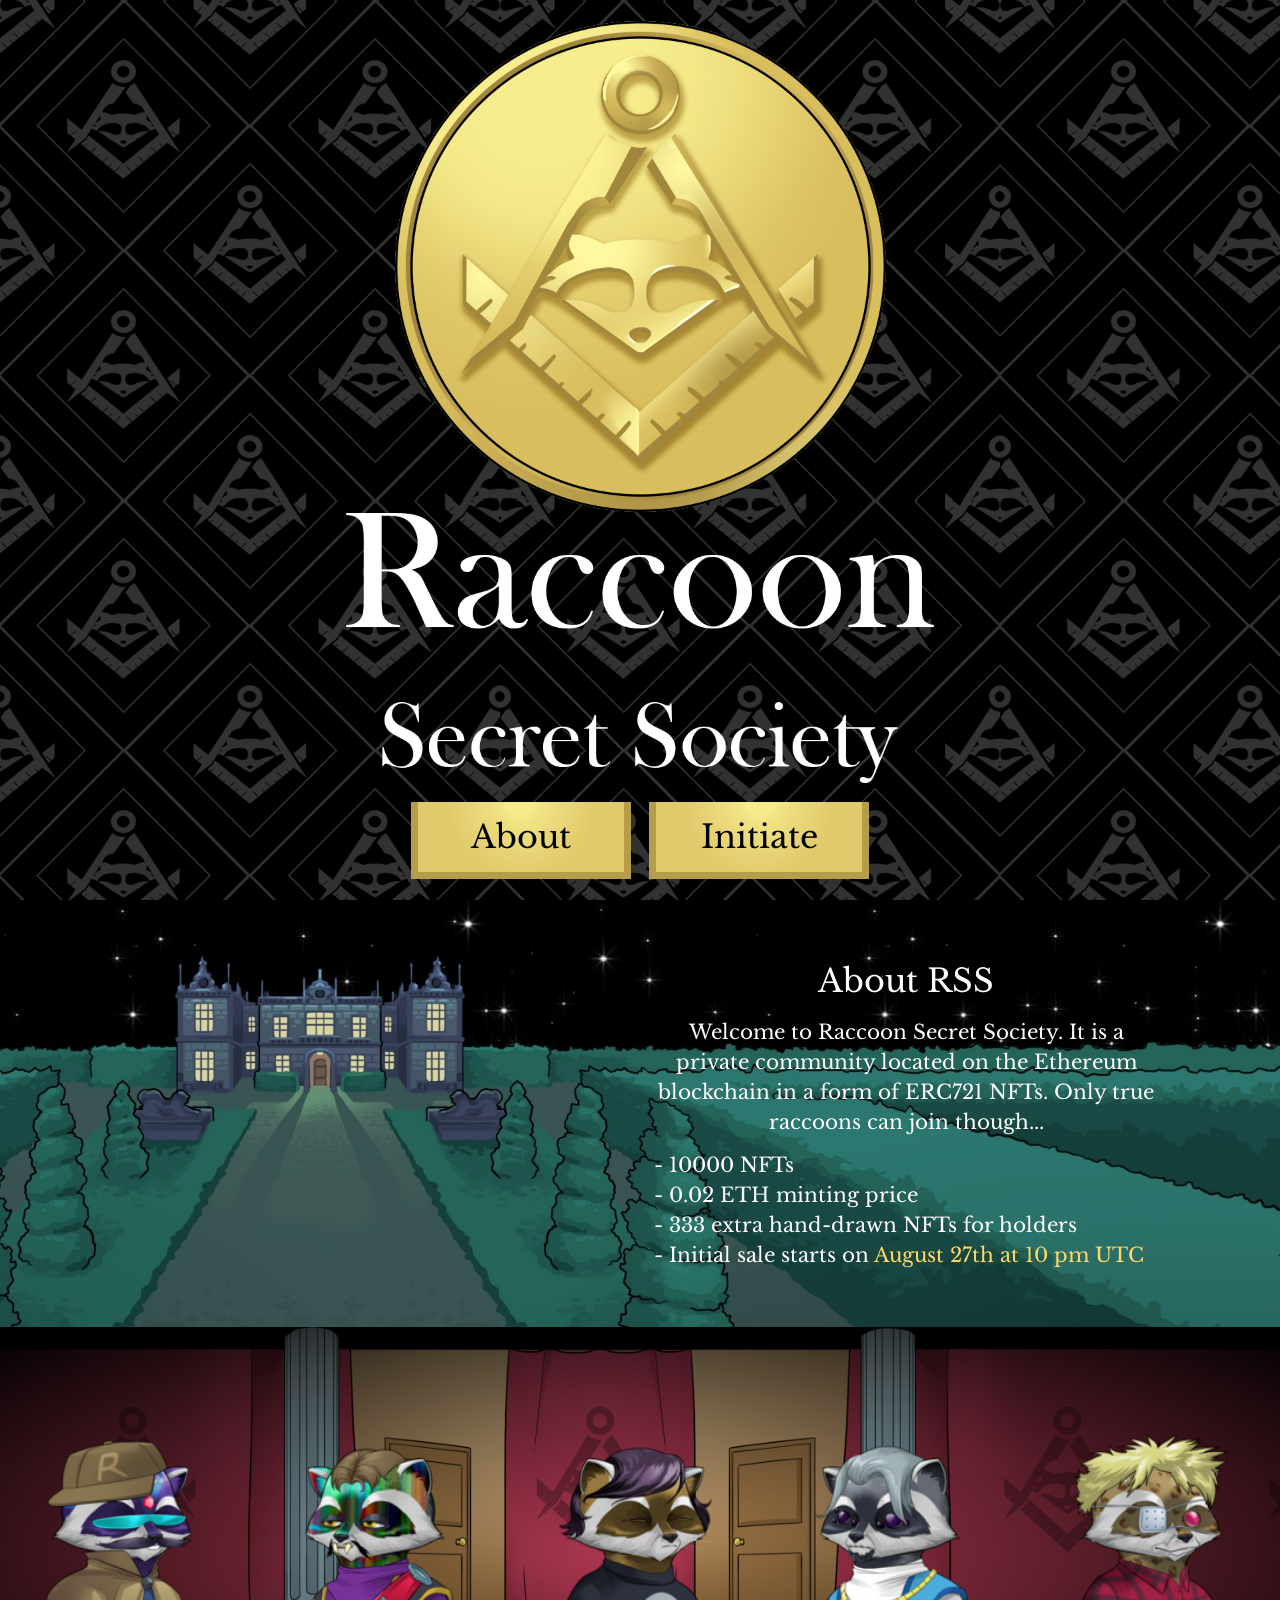
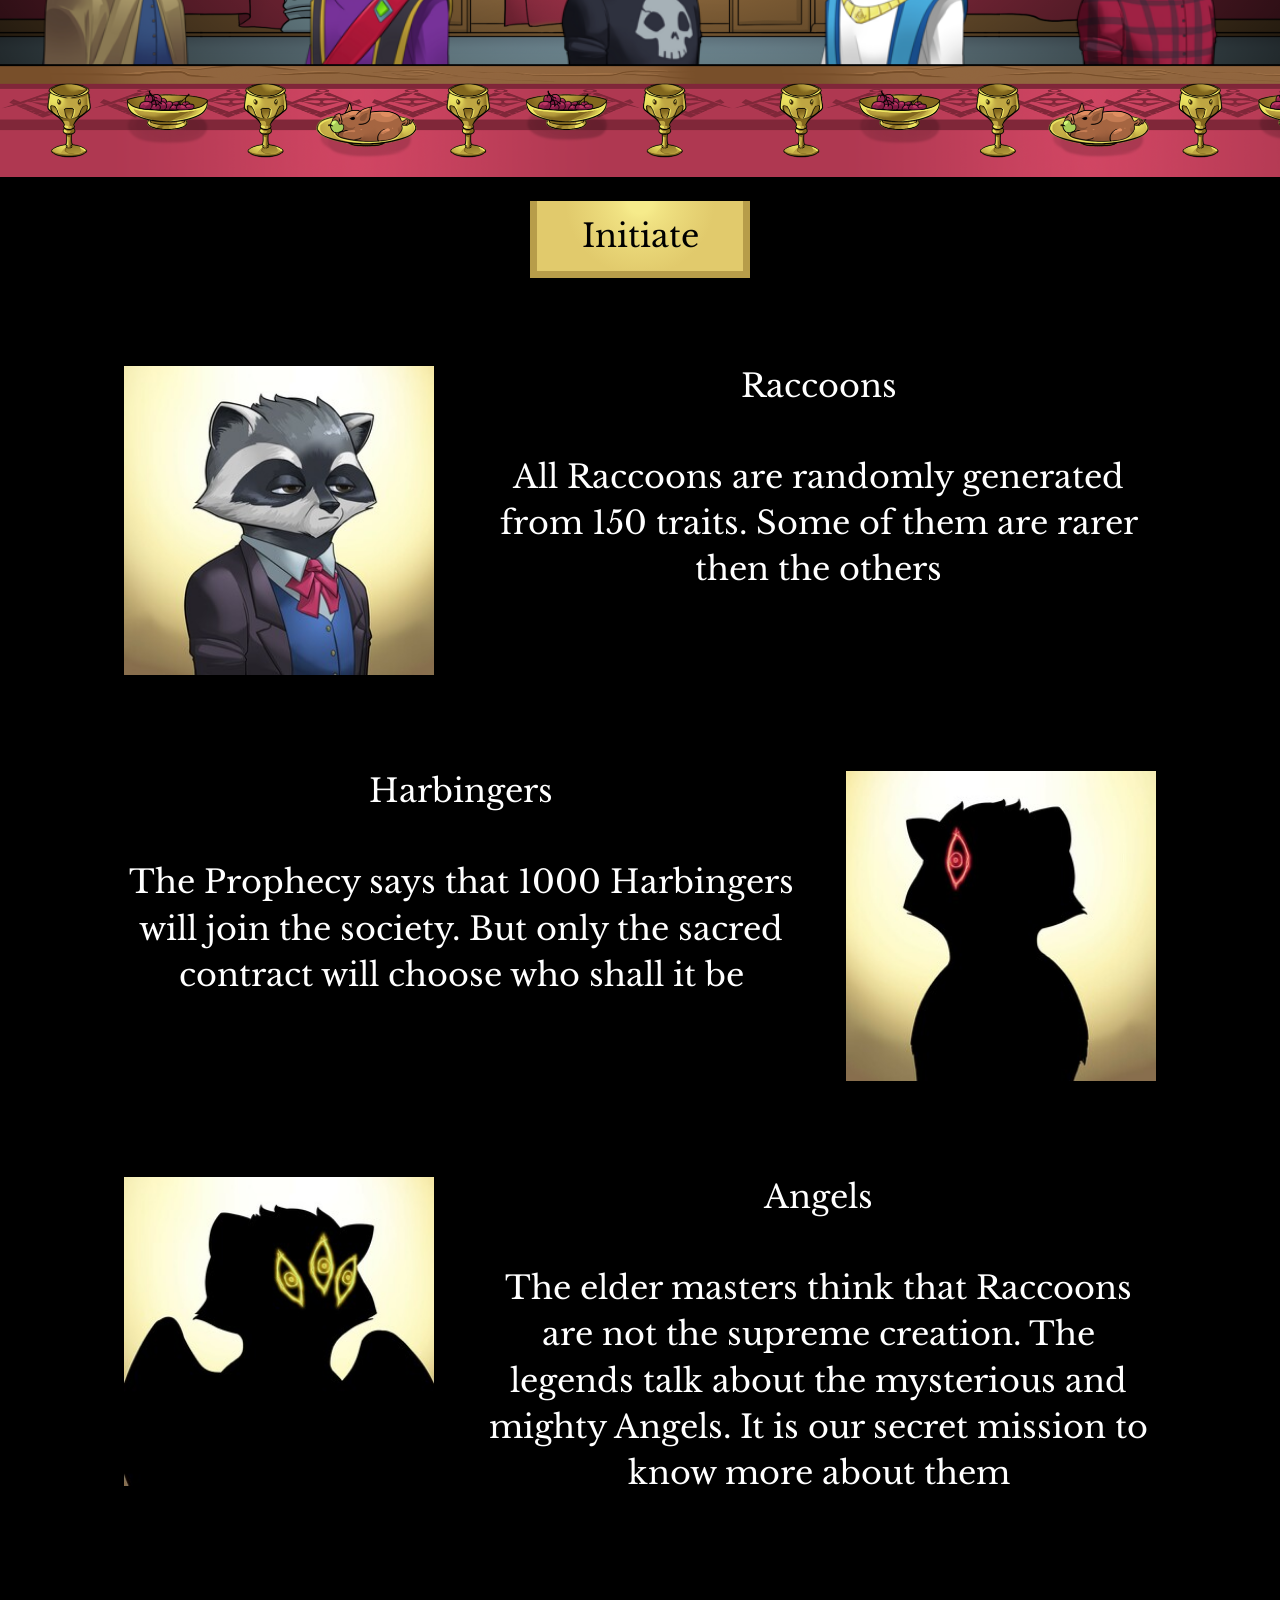
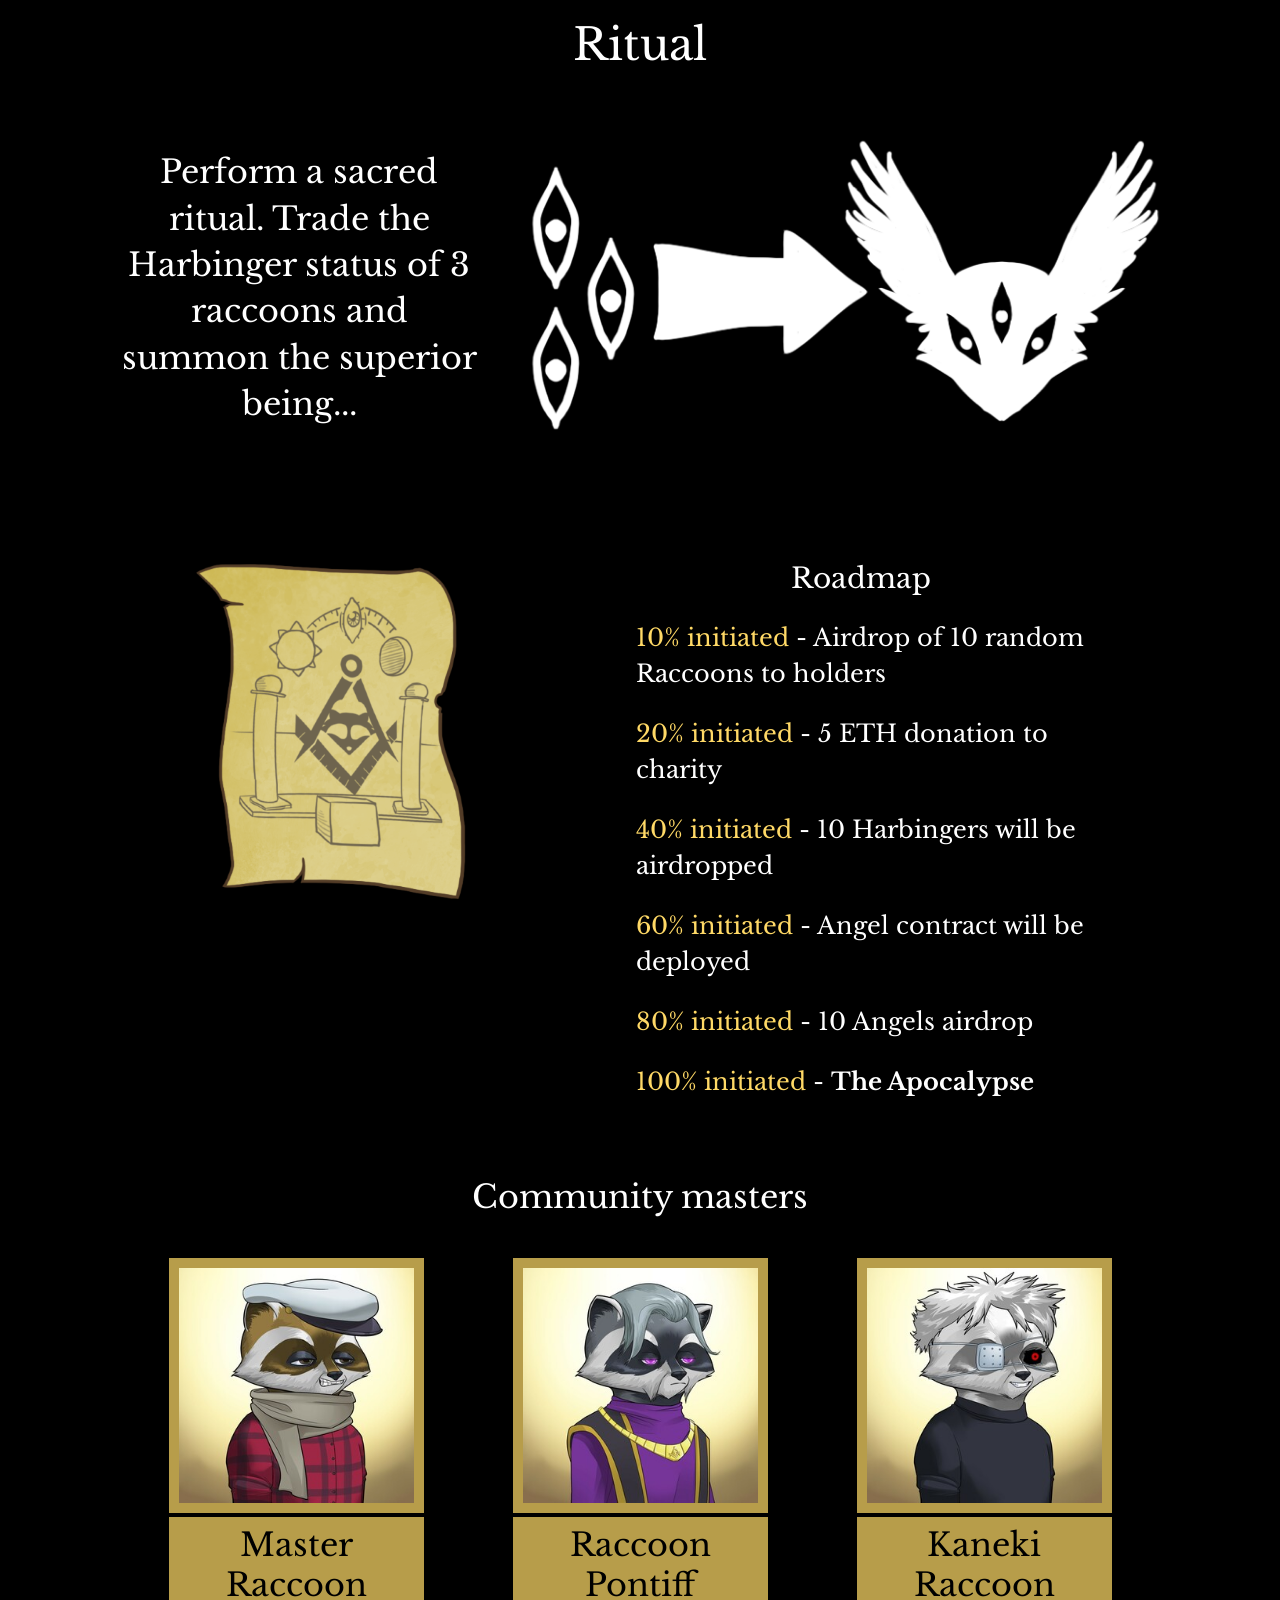
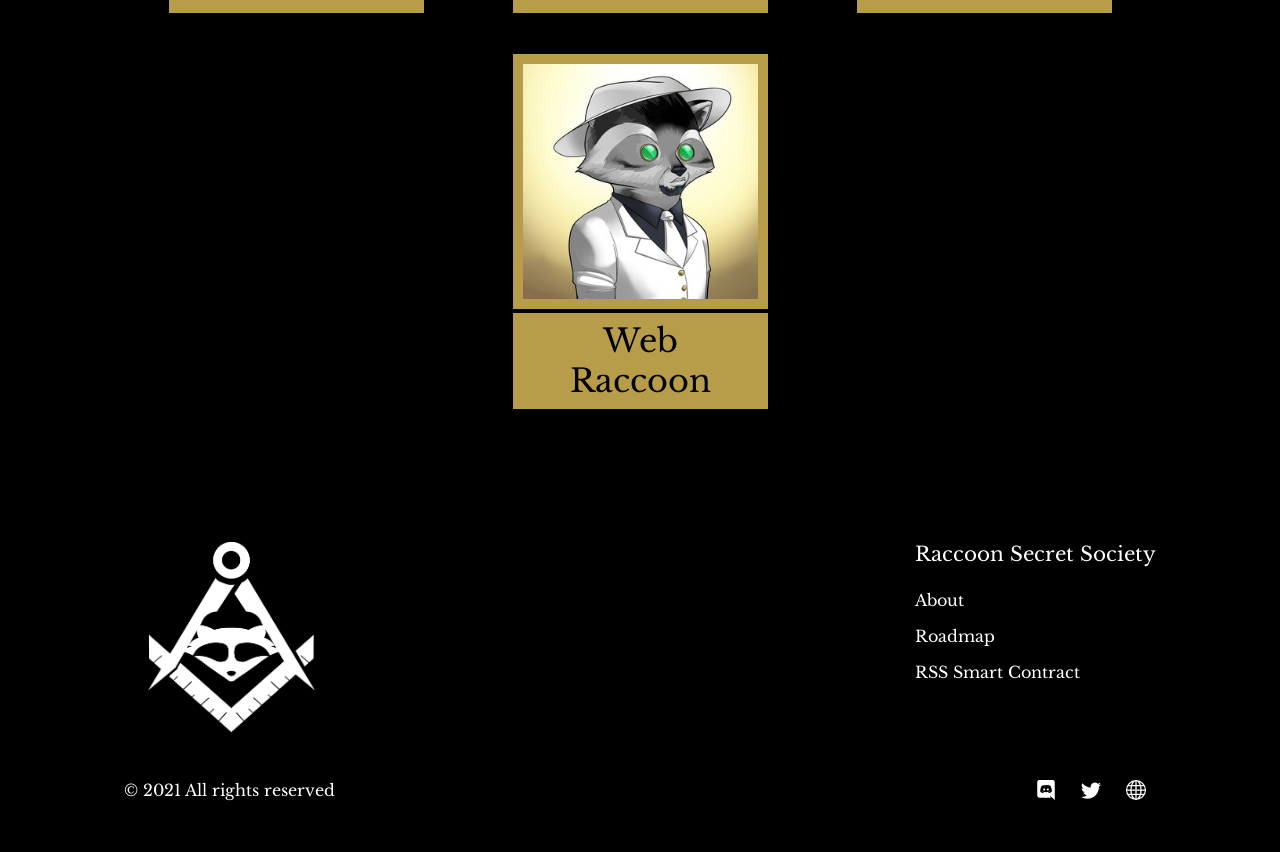
==== commit 1bc6d452: "ritual img" ====
--- a/index.html
+++ b/index.html
@@ -91,7 +91,7 @@
     <div class="ritual-tilte">Ritual</div>
     <div class="ritual-row container">
       <div class="ritual-text">Perform a sacred ritual. Trade the Harbinger status of 3 raccoons and summon the superior being...</div>
-      <img src="/img/ritual-row-img.png" class="ritual-row-img" alt="">
+      <img src="/img/ritual-img.png" class="ritual-row-img" alt="">
     </div>
   </div>
 
--- a/style.css
+++ b/style.css
@@ -327,7 +327,6 @@
 .ritual-row-img {
   width: 65%;
   padding-left:36px;
-  filter: invert(1);
 }
 @media (min-width: 800px) {
   .ritual-text { font-size: 24px; }
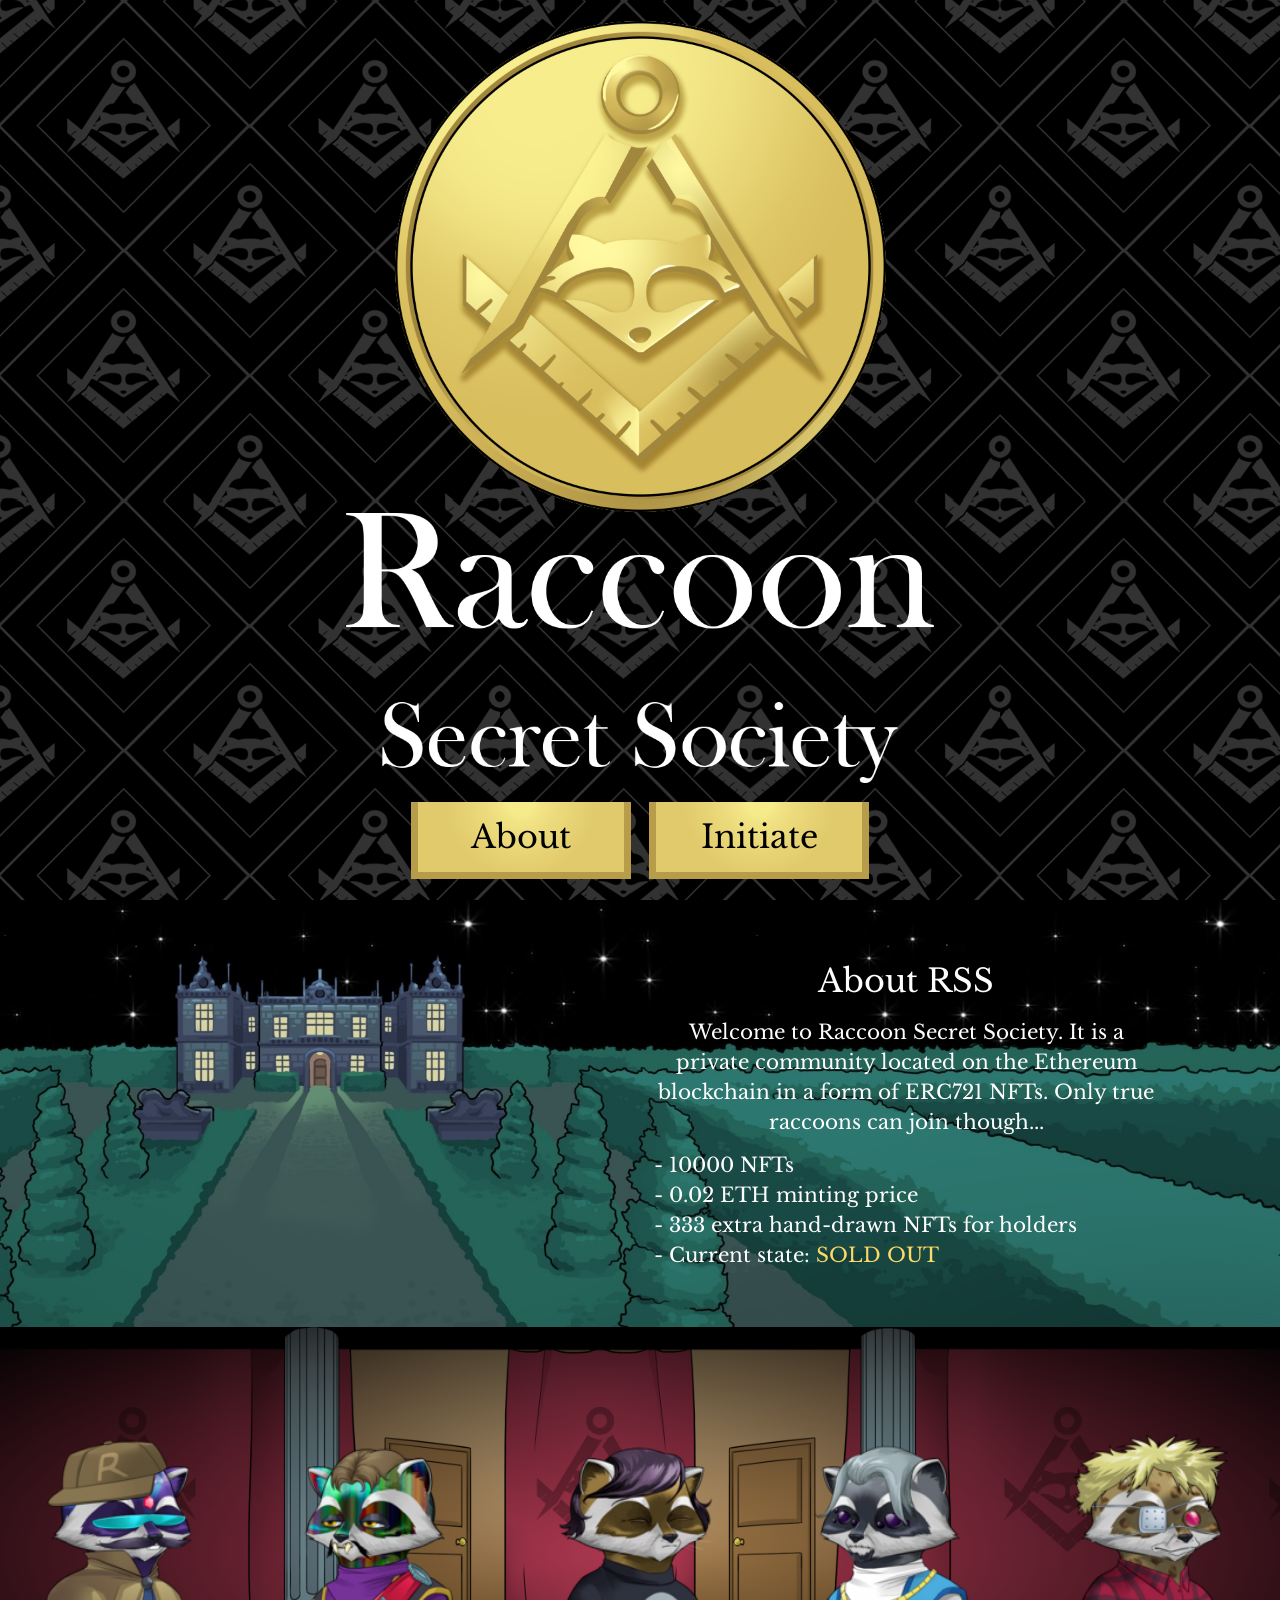
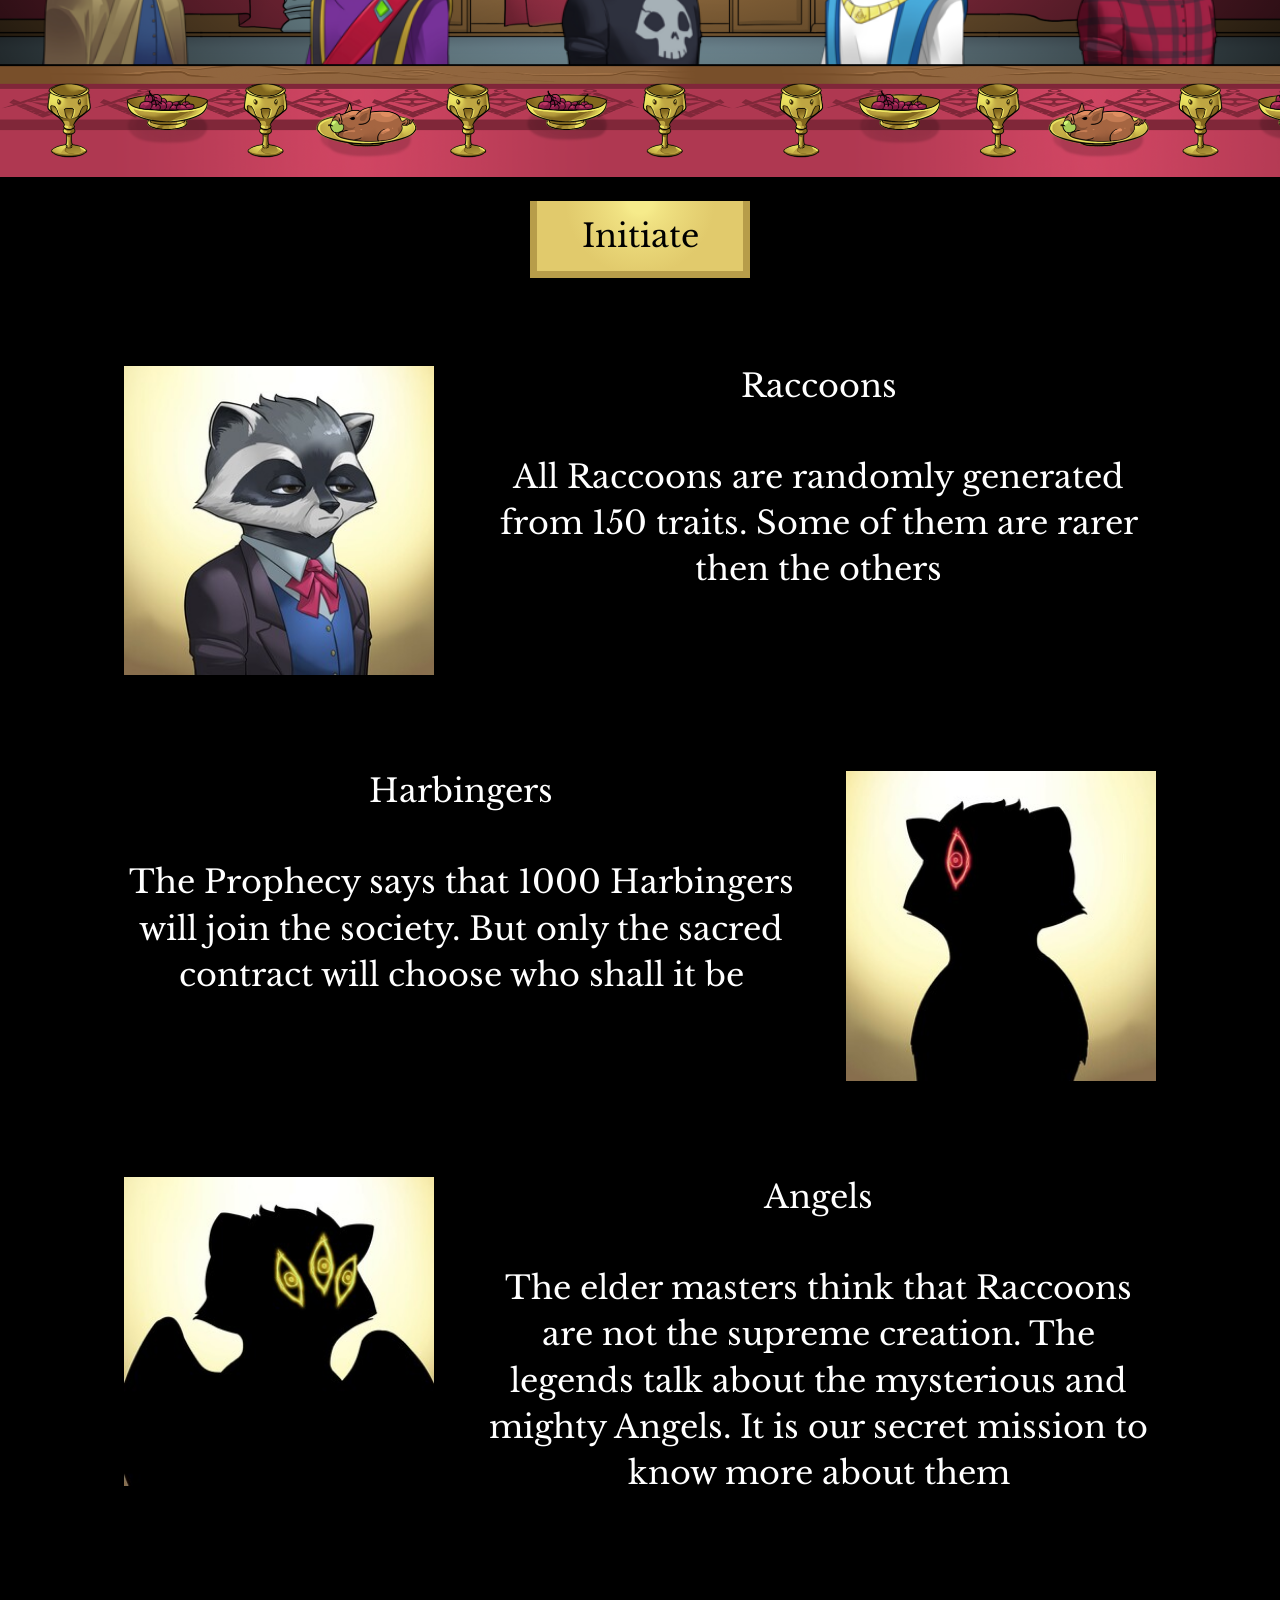
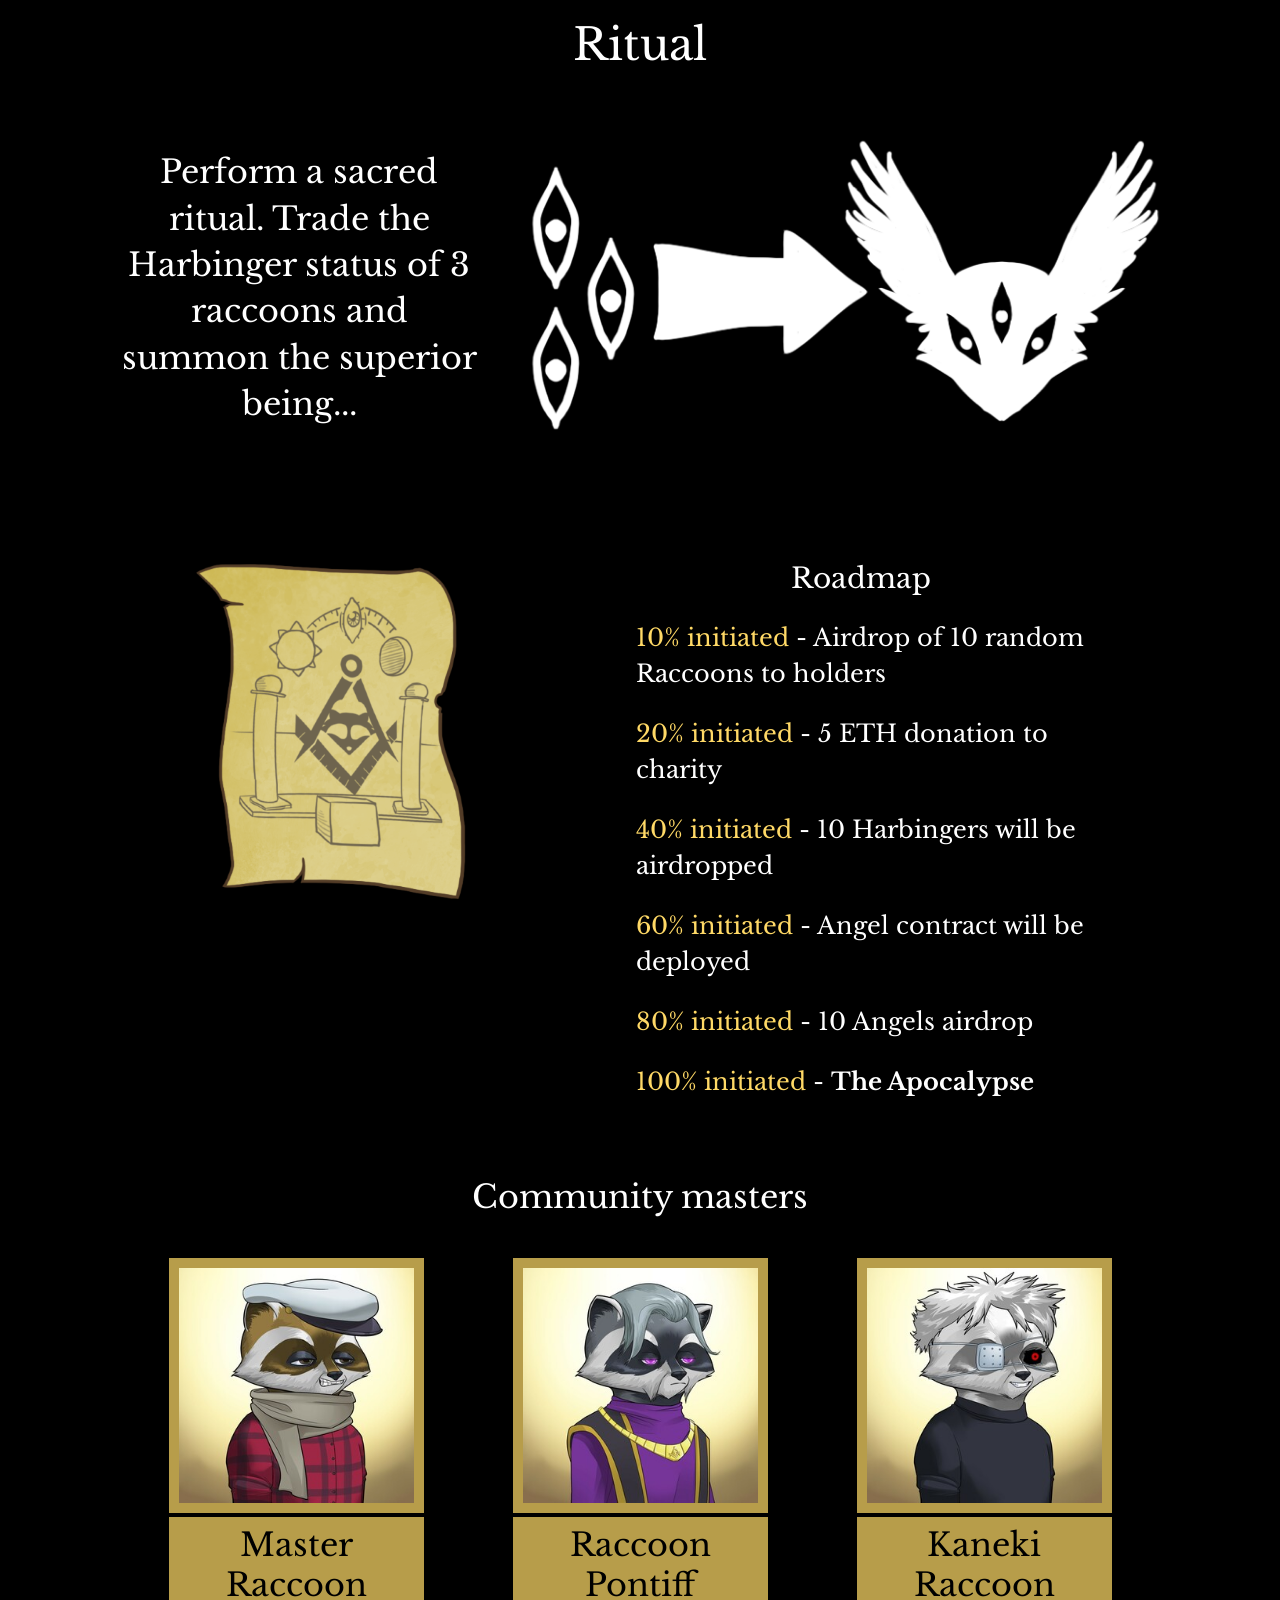
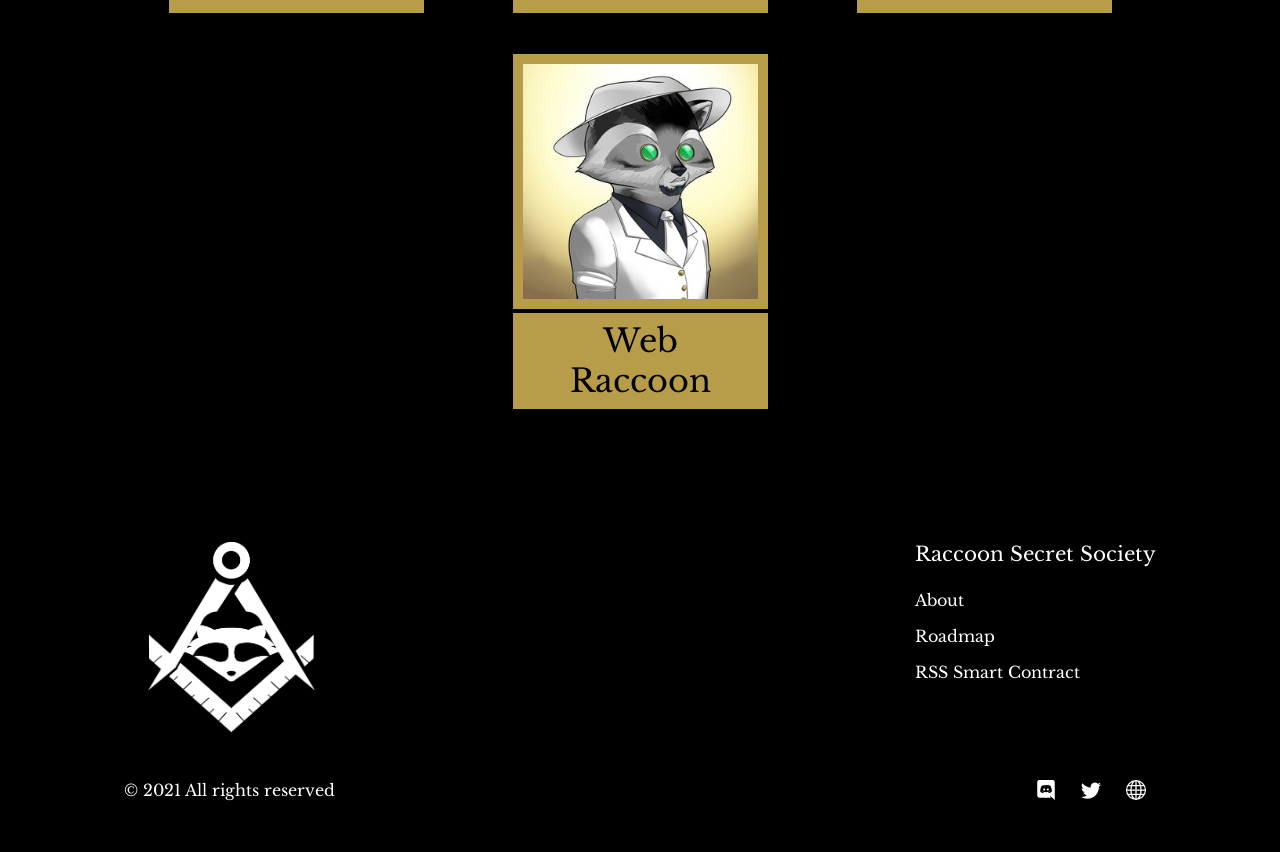
==== commit d59bc9d4: "soldout" ====
--- a/index.html
+++ b/index.html
@@ -46,7 +46,7 @@
           - 10000 NFTs
           <br>- 0.02 ETH minting price
           <br>- 333 extra hand-drawn NFTs for holders
-          <br>- Initial sale starts on <span class="about-gold-text">August 27th at 10 pm UTC</span>
+          <br>- Current state: <span class="about-gold-text">SOLD OUT</span>
         </div>
       </div>
     </div>
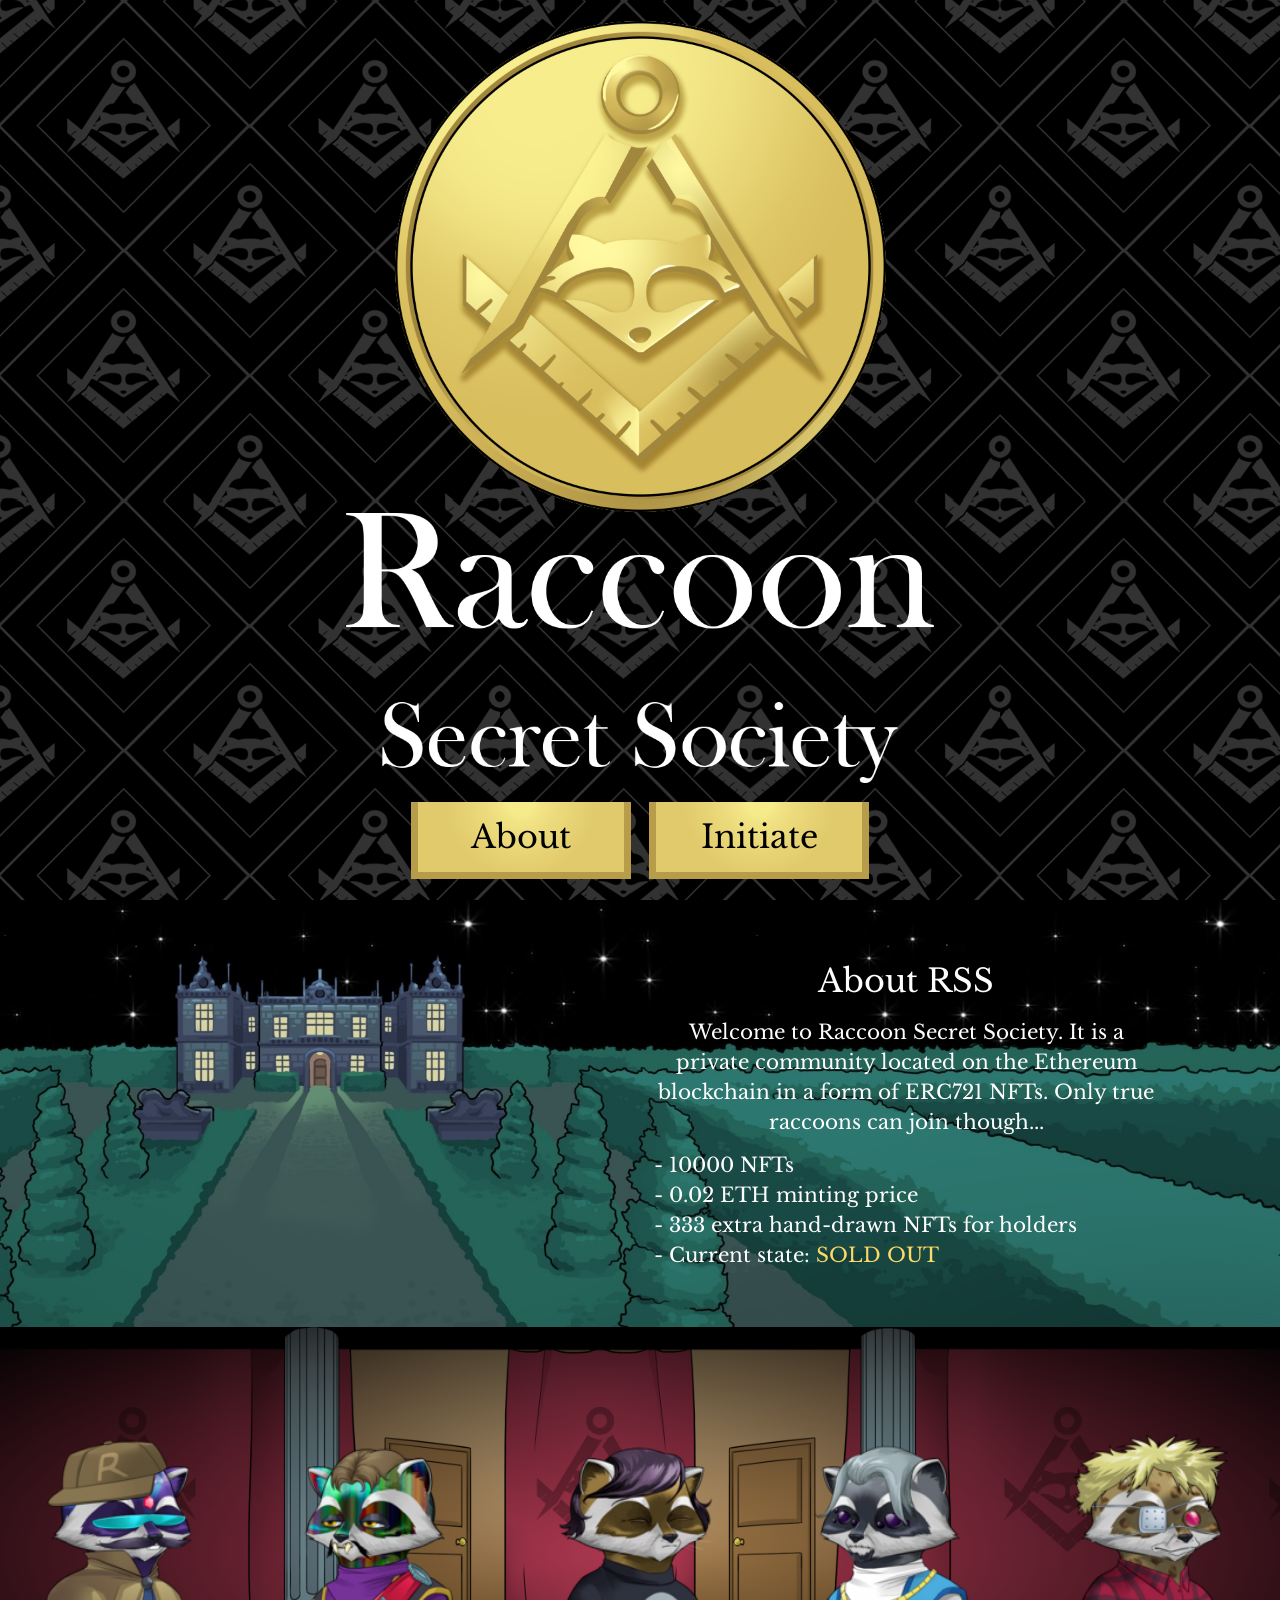
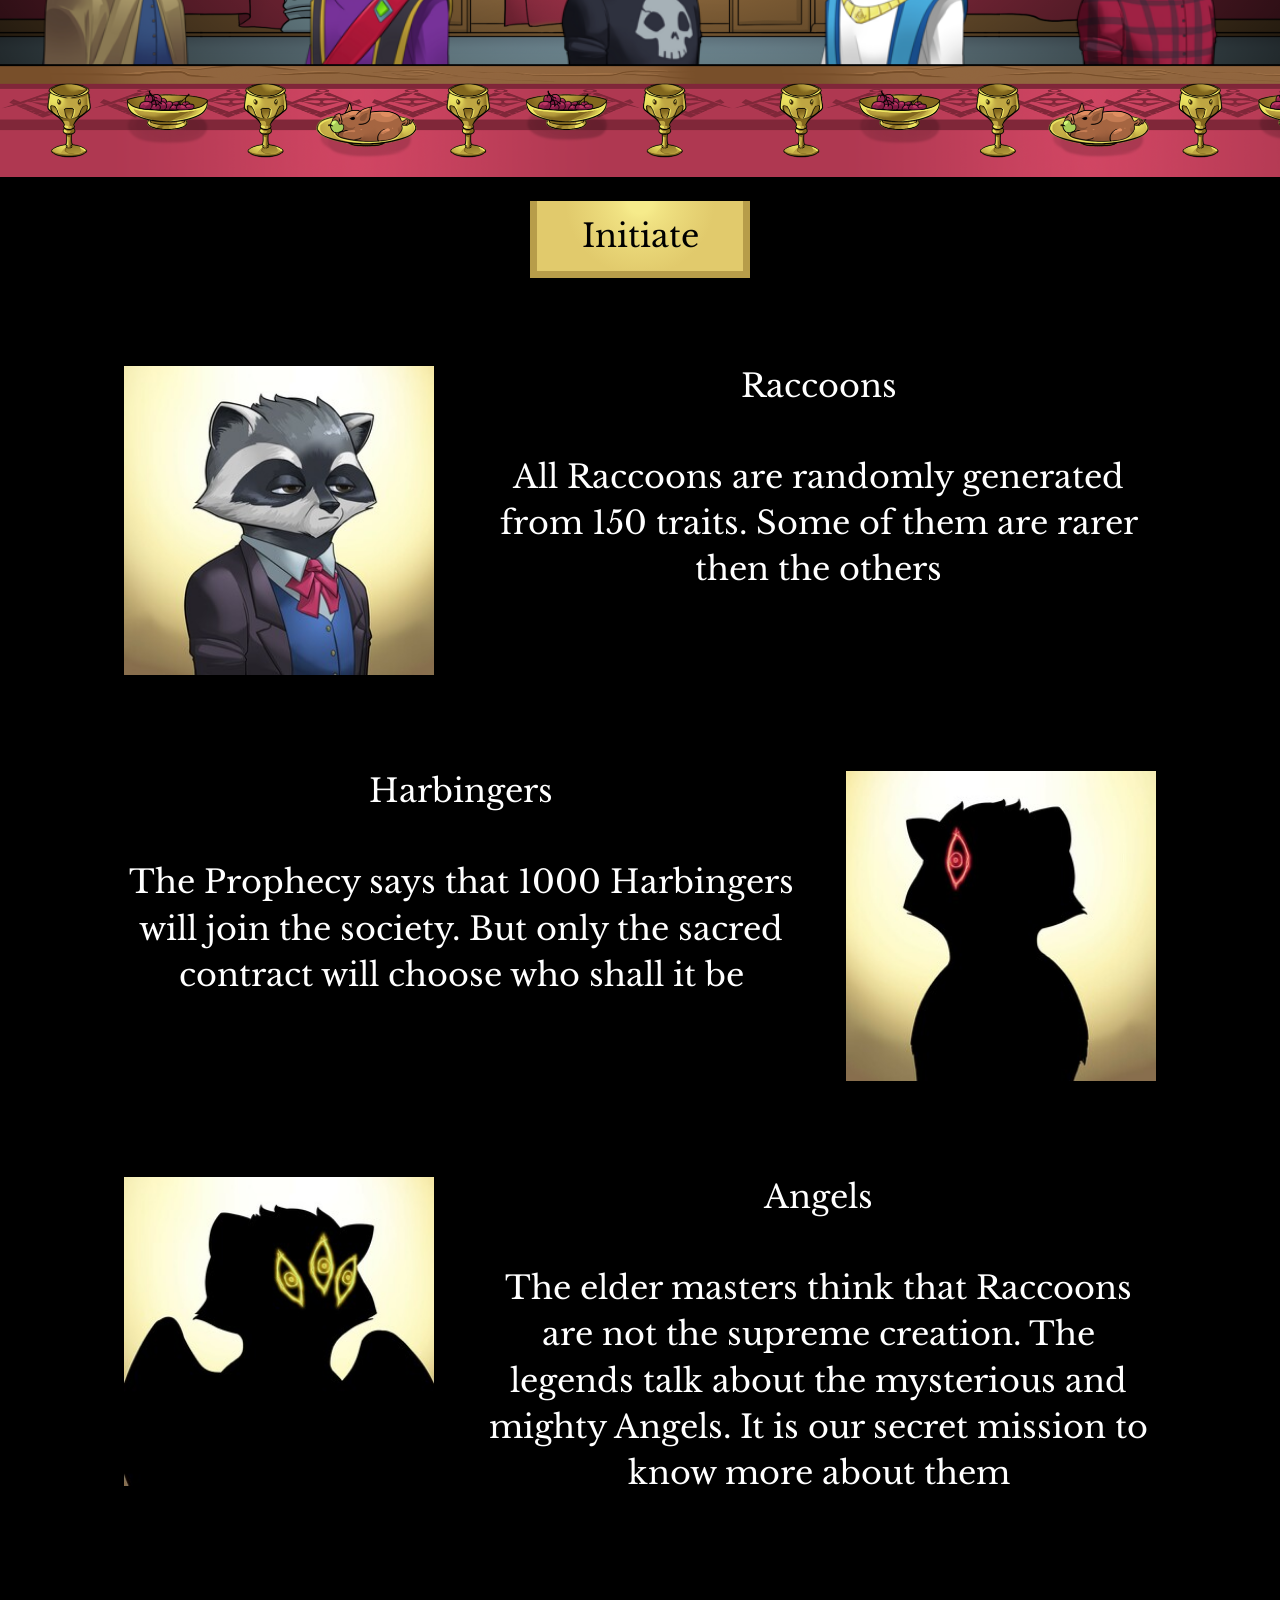
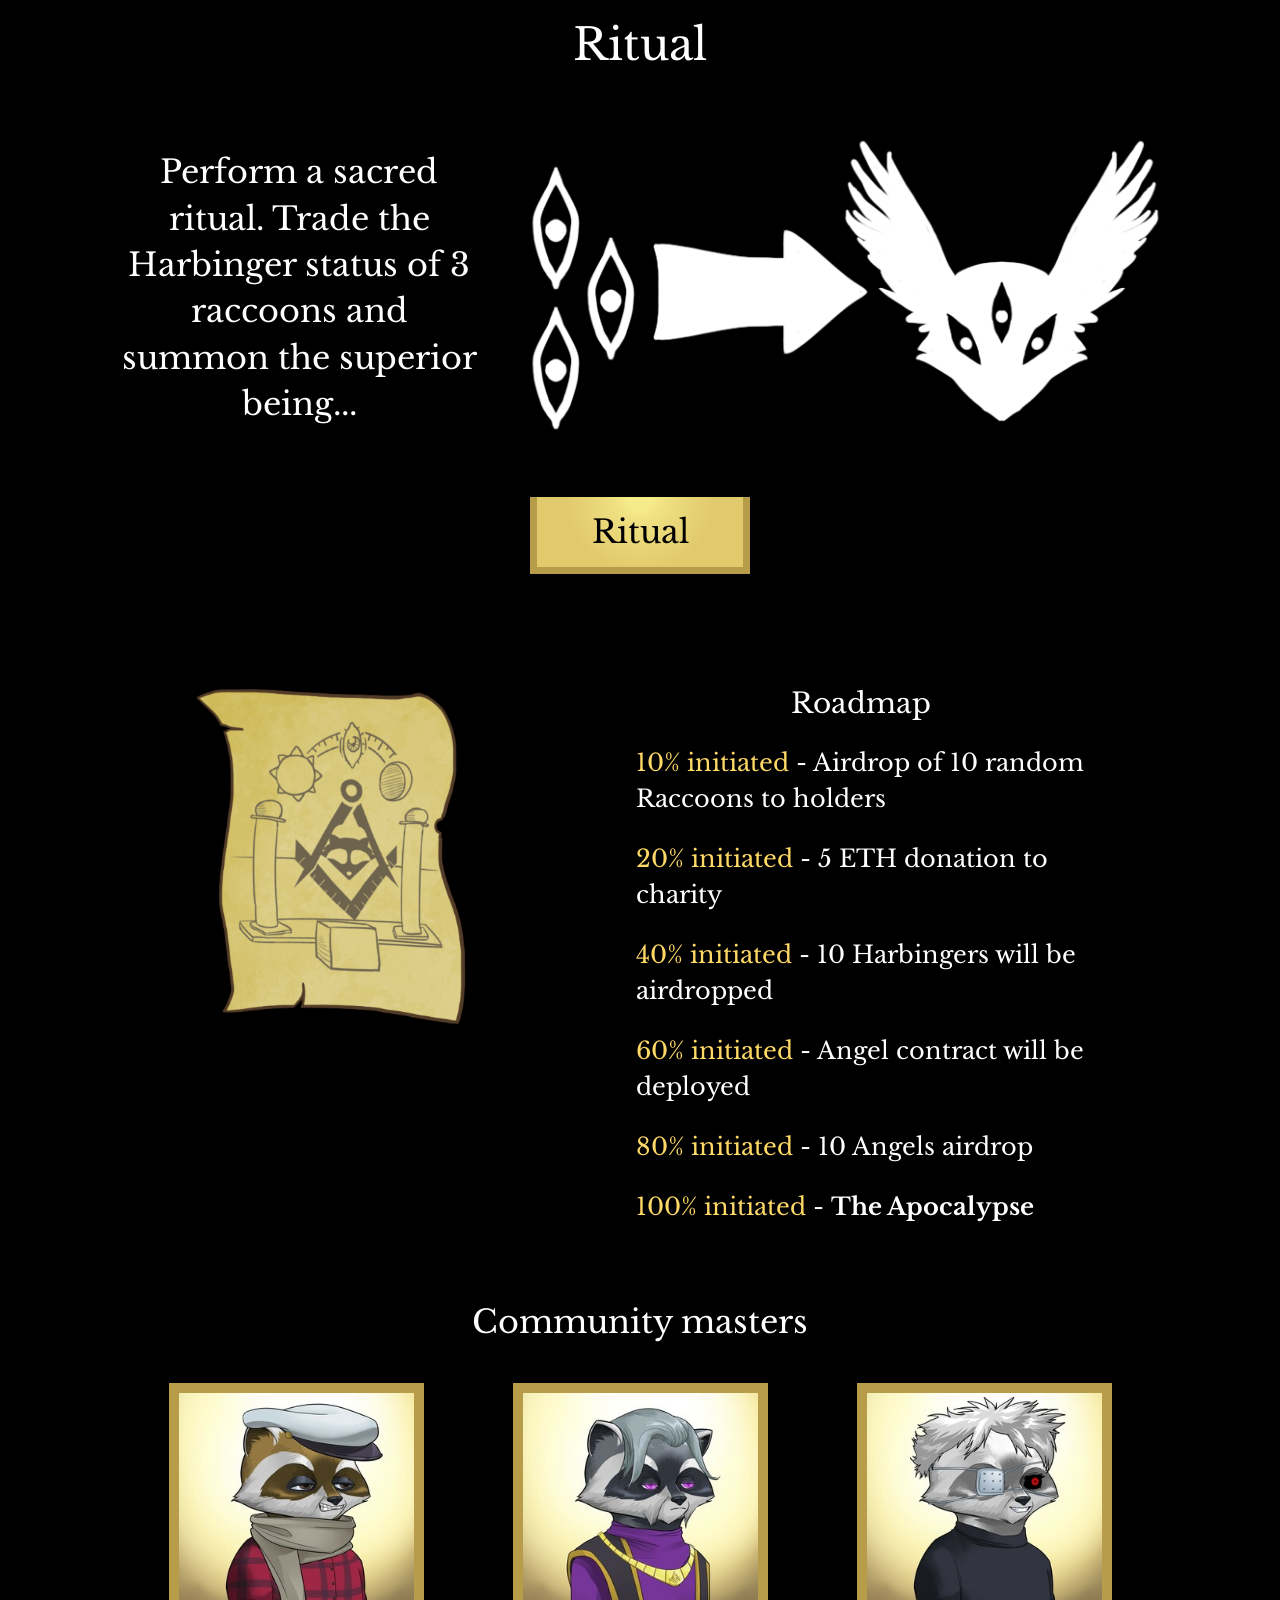
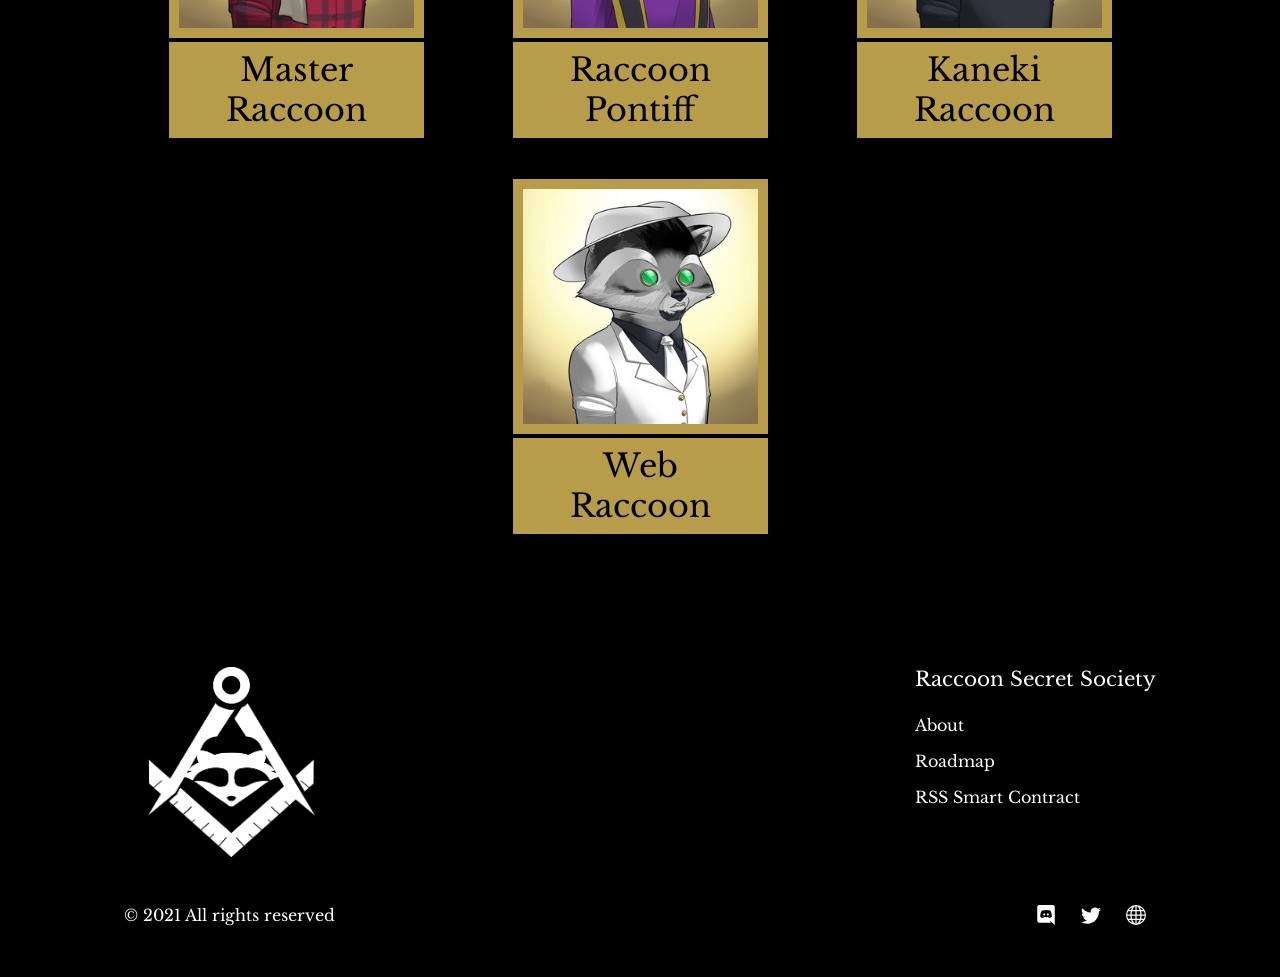
==== commit f1669e47: "add ritual page" ====
--- a/index.html
+++ b/index.html
@@ -26,7 +26,7 @@
       <a href="#about-section">About</a>
       <a href="/initiate.html">Initiate</a>
       <a href="#footer-section">Socials</a>
-      <a href="#">Ritual</a>
+      <a href="/ritual.html">Ritual</a>
     </div>
   </div>
 
@@ -93,6 +93,7 @@
       <div class="ritual-text">Perform a sacred ritual. Trade the Harbinger status of 3 raccoons and summon the superior being...</div>
       <img src="/img/ritual-img.png" class="ritual-row-img" alt="">
     </div>
+    <a href="/ritual.html" class="btn ritual-btn">Ritual</a>
   </div>
 
   <div class="roadmap-section container" id="roadmap-section">
--- a/style.css
+++ b/style.css
@@ -315,7 +315,7 @@
 .ritual-row {
   display: flex;
   align-items: center;
-  padding: 48px 16px;
+  padding: 16px;
 }
 .ritual-text {
   width: 35%;
@@ -328,12 +328,18 @@
   width: 65%;
   padding-left:36px;
 }
+.ritual-btn {
+  margin: 0 auto 48px;
+}
 @media (min-width: 800px) {
   .ritual-text { font-size: 24px; }
 }
 @media (min-width: 1080px) {
   .ritual-text {
     font-size: 32px;
+  }
+  .ritual-row {
+    padding: 48px 16px;
   }
 }
 
@@ -645,3 +651,179 @@
     right: 0;
   }
 }
+
+
+.ritual-page {
+  display: flex;
+  flex-direction: column;
+  height: 100%;
+  background: black url('/img/body-pattern.png');
+}
+.ritual-page-header > * {
+  display: block;
+  margin: 8px 0;
+  text-align: center;
+  color: white;
+}
+.ritual-page-header > .ritual-page-title {
+  font-size: 28px;
+}
+.ritual-page-container {
+  display: flex;
+  flex: 1;
+  overflow: hidden;
+  padding-bottom: 8px;
+}
+.ritual-page-content {
+  display: flex;
+  flex: 1;
+  justify-content: space-evenly;
+  align-items: center;
+}
+.ritual-page-raccoons {
+  display: none;
+  justify-content: center;
+  flex-wrap: wrap;
+  overflow: auto;
+  max-width: 630px;
+  max-height: 100%;
+  padding: 8px;
+  background: black;
+  -ms-overflow-style: none;
+  scrollbar-width: none;
+}
+.ritual-page-raccoons::-webkit-scrollbar {
+  width: 0px;
+}
+.ritual-page-raccoon {
+  width: 49%;
+  margin: 0.5%;
+  padding: 4px;
+}
+.ritual-page-selected-raccoon {
+  background: #e1ca6c;
+}
+.ritual-page-raccoon > img {
+  width: 100%;
+}
+.ritual-page-raccoon-name {
+  font-size: 18px;
+  text-align: center;
+  color: white;
+}
+.ritual-page-content-right {
+  max-width: 690px;
+  margin: 8px 4px;
+}
+.ritual-page-text {
+  margin-bottom: 8px;
+  font-size: 18px;
+  text-align: center;
+  color: white;
+}
+.ritual-page-btn-group > .btn {
+  margin: auto;
+}
+.ritual-main-button-label {
+  height: 20px;
+  line-height: 20px;
+  text-align: center;
+  color: white;
+}
+@media (max-width: 1023px) {
+  .ritual-page-btn-group > .btn {
+    width: 200px;
+    padding: 8px 0;
+    font-size: 24px;
+  }
+}
+@media (max-width: 767px) {
+  .ritual-page-content {
+    flex-direction: column;
+  }
+  .ritual-page-btn-group {
+    display: flex;
+    flex-wrap: wrap;
+  }
+  .ritual-main-button-label {
+    order: -1;
+    width: 50%;
+    margin-bottom: 4px;
+    margin-left: 50%;
+  }
+}
+@media (max-width: 539px) {
+  .ritual-page-btn-group > .btn {
+    width: 150px;
+    border-width: 0 5px 5px;
+    padding: 4px 0;
+    font-size: 22px;
+  }
+}
+@media (min-width: 540px) {
+  .ritual-page-header {
+    display: flex;
+    align-items: center;
+  }
+  .ritual-page-header > * {
+    flex: 1;
+  }
+  .ritual-page-header > .ritual-page-title {
+    flex: 0 0 auto;
+  }
+  .ritual-page-raccoon-name { font-size: 20px; }
+  .ritual-page-text { font-size: 22px; }
+  .ritual-main-button-label { font-size: 20px; }
+}
+@media (min-width: 768px) {
+  .ritual-page-raccoons {
+    width: 50%;
+    margin: 8px 16px;
+    padding: 16px;
+  }
+  .ritual-page-raccoon {
+    padding: 8px;
+  }
+  .ritual-page-content-right {
+    width: 50%;
+  }
+  .ritual-page-text {
+    margin-bottom: 32px;
+    font-size: 24px;
+  }
+  .ritual-main-button-label {
+    height: 30px;
+    margin-top: 8px;
+    line-height: 30px;
+    font-size: 22px;
+  }
+}
+@media (min-width: 1024px) and (max-aspect-ratio: 5/4),
+       (min-width: 1200px) and (max-aspect-ratio: 5/3), 
+       (min-width: 1400px){
+  .ritual-page-header {
+    padding: 32px 56px;
+  }
+  .ritual-page-header > * { font-size: 28px; }
+  .ritual-page-header > .ritual-page-title { font-size: 40px; }
+  .ritual-page-container {
+    padding-bottom: 80px;
+  }
+  .ritual-page-raccoons {
+    padding: 24px 32px;
+  }
+  .ritual-page-raccoon {
+    padding: 24px 16px;
+  }
+  .ritual-page-raccoon-name {
+    margin-top: 12px;
+  }
+  .ritual-page-text {
+    margin-bottom: 100px;
+    font-size: 28px;
+  }
+  .ritual-main-button-label {
+    height: 60px;
+    line-height: 60px;
+  }
+}
